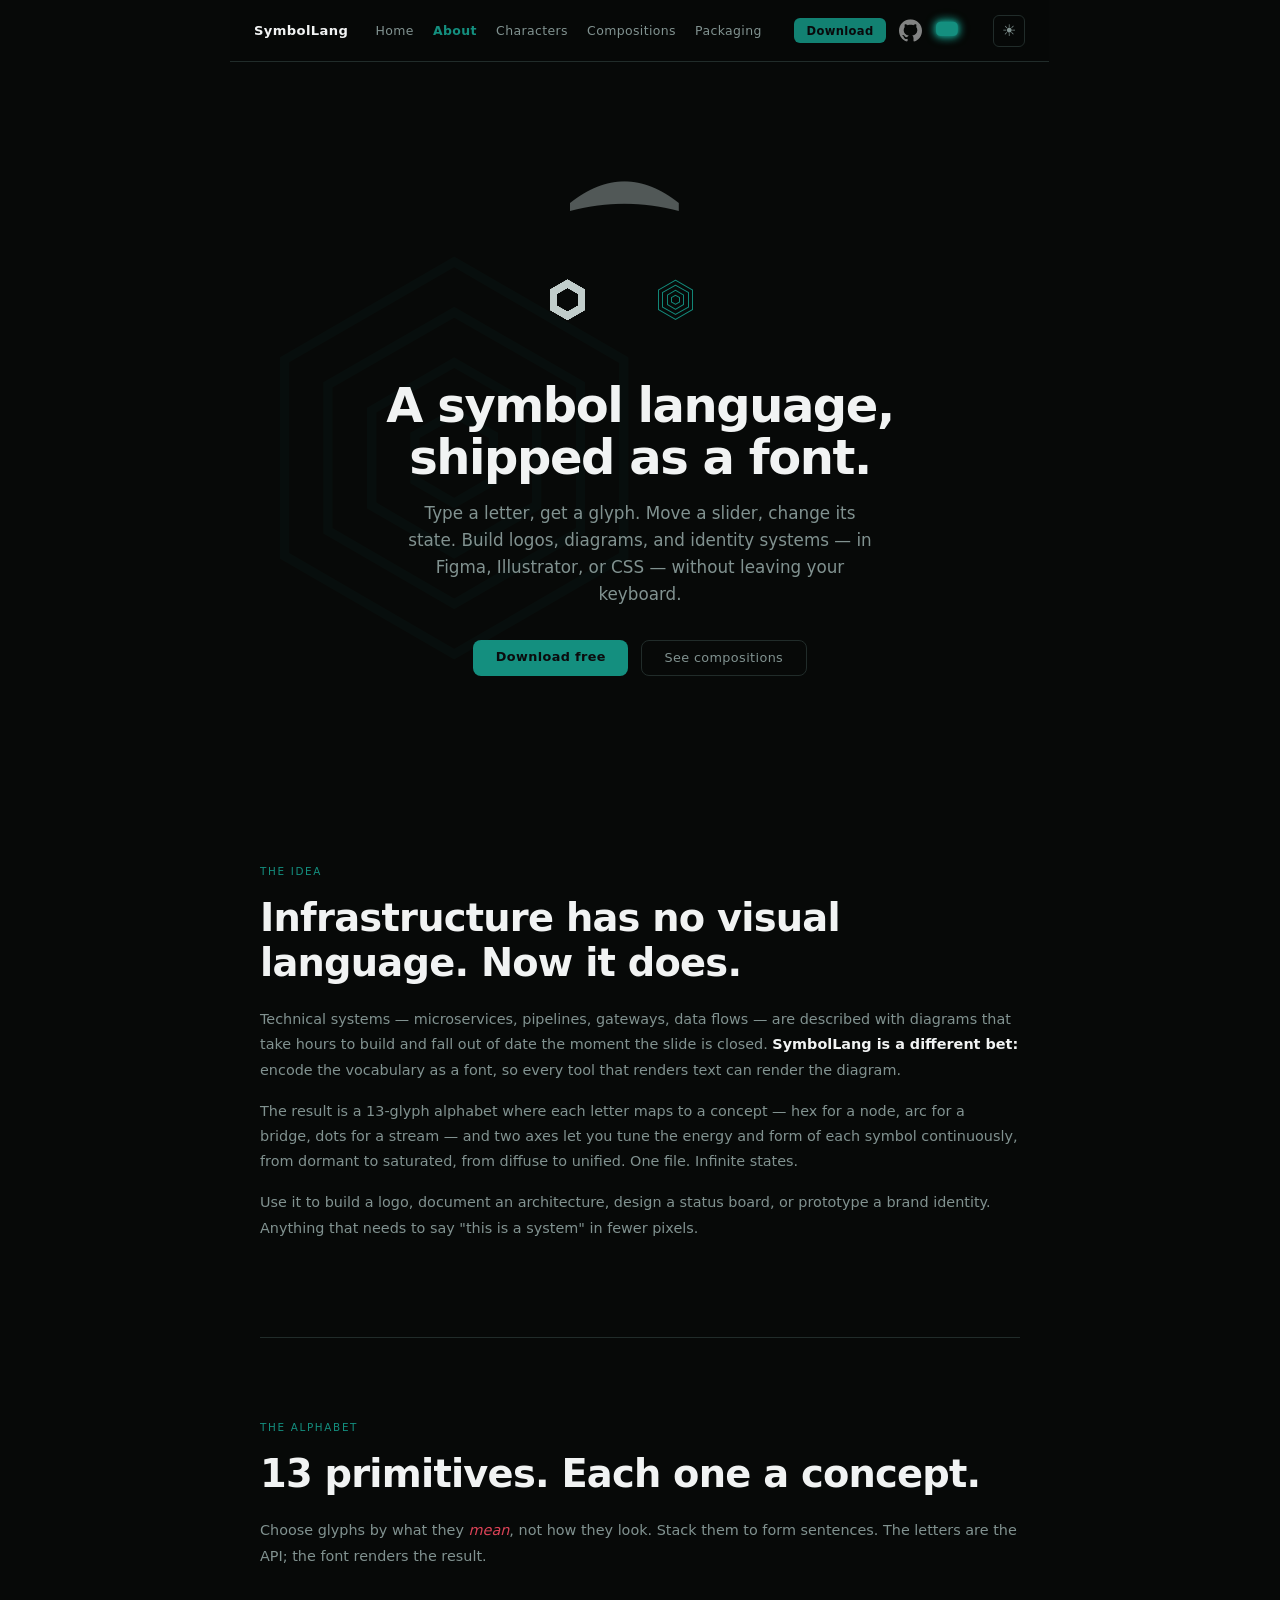
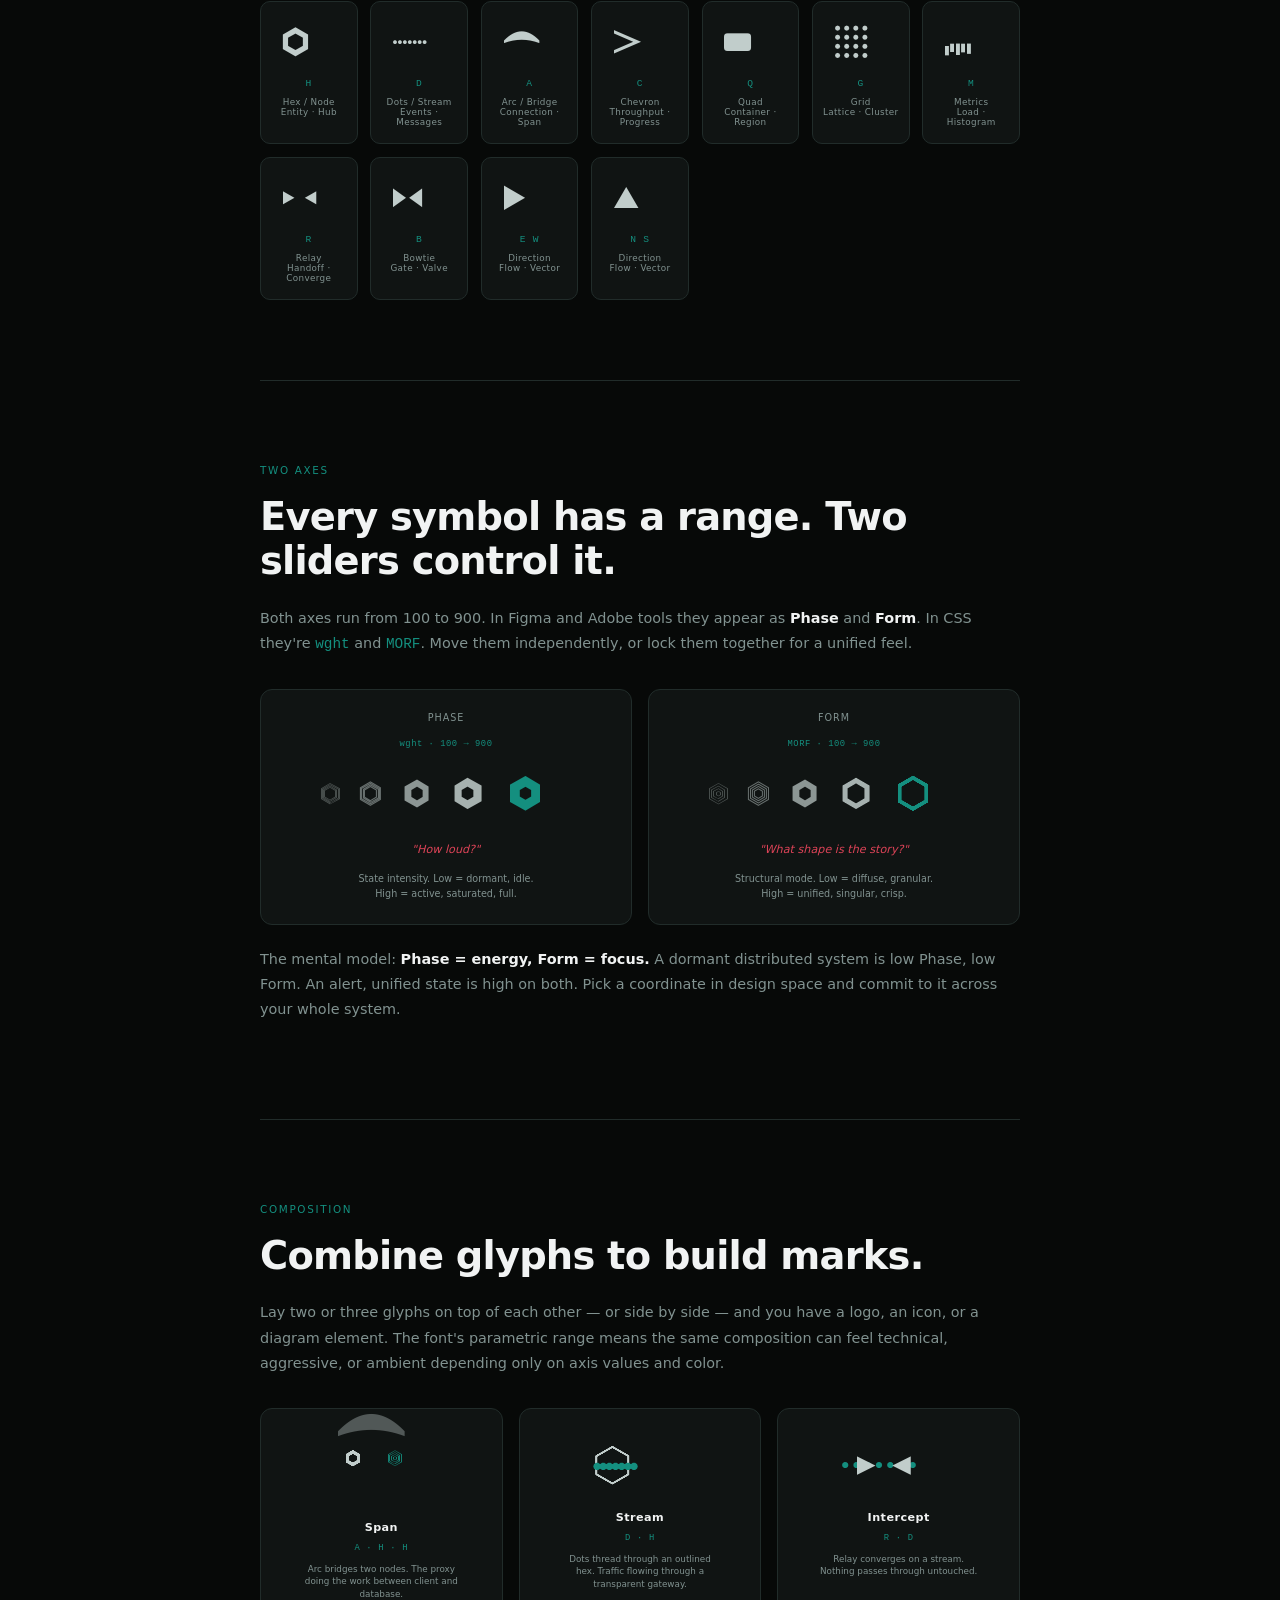
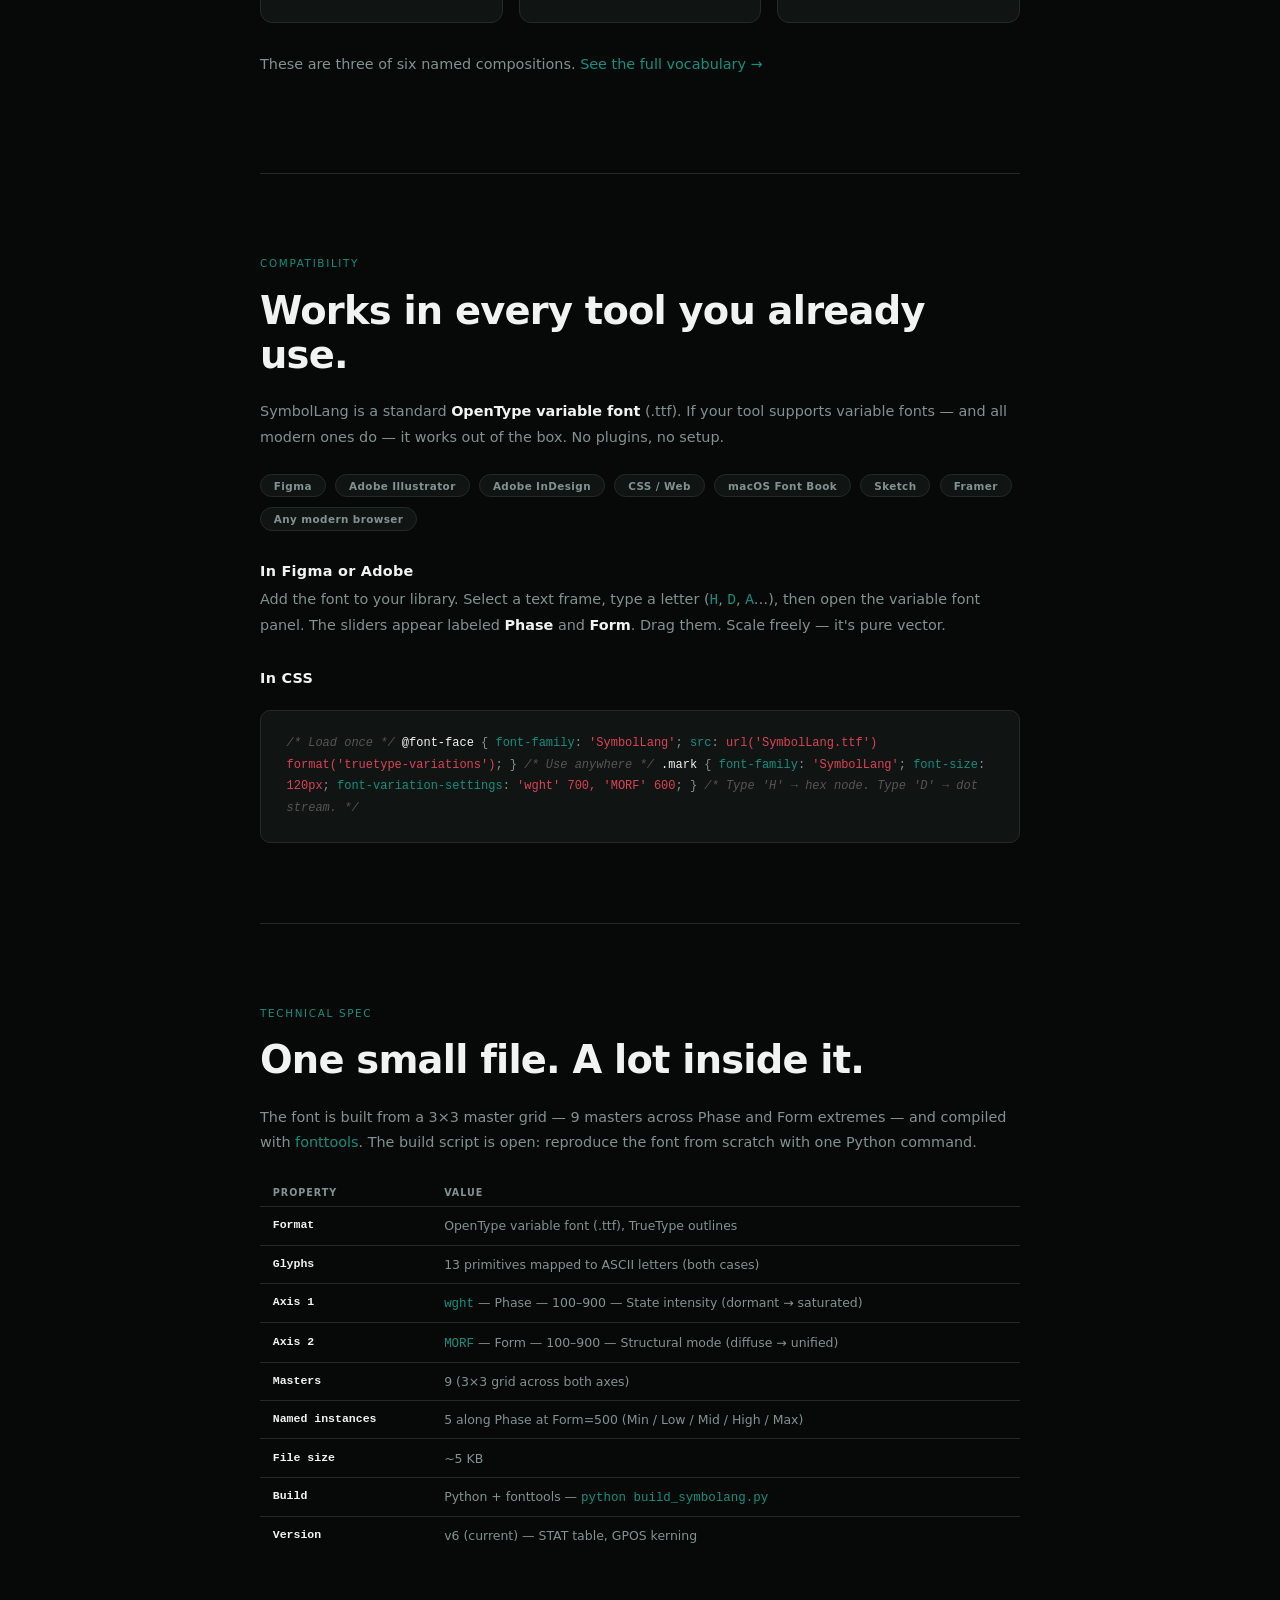
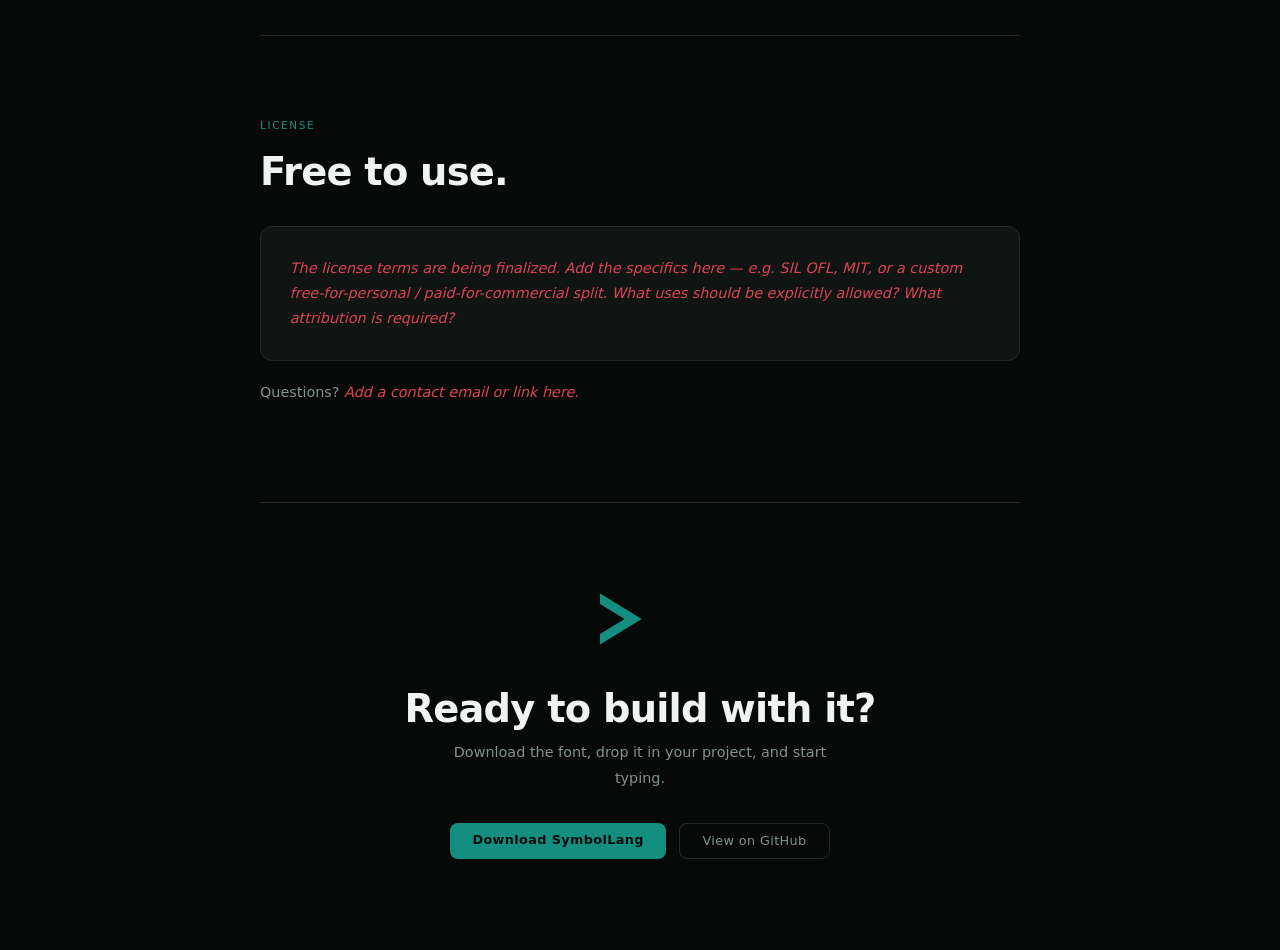
==== public/about.html @ 197e2ad2 "feat: new about page" ====
<!DOCTYPE html>
<html lang="en" data-theme="dark">

<head>
  <meta charset="utf-8">
  <title>SymbolLang · About</title>
  <link rel="stylesheet" href="shared.css">
  <style>
    body {
      margin: 0;
      display: flex;
      flex-direction: column;
      align-items: center;
    }

    /* ---- shared layout ---- */
    .page-section {
      width: min(760px, 92vw);
      padding: 5rem 0;
      border-bottom: 1px solid var(--color-border);
    }

    .page-section:last-of-type {
      border-bottom: none;
    }

    .eyebrow {
      font-size: 0.65rem;
      letter-spacing: 0.16em;
      text-transform: uppercase;
      color: var(--color-accent);
      margin: 0 0 1rem;
    }

    h2 {
      font-size: clamp(1.5rem, 4vw, 2.4rem);
      font-weight: 700;
      line-height: 1.15;
      letter-spacing: -0.02em;
      margin: 0 0 1.4rem;
      color: var(--color-ink);
    }

    h3 {
      font-size: 0.9rem;
      font-weight: 600;
      letter-spacing: 0.02em;
      margin: 2rem 0 0.5rem;
      color: var(--color-ink);
    }

    p {
      font-size: 0.9rem;
      line-height: 1.75;
      color: var(--color-dim);
      margin: 0 0 1rem;
    }

    p strong {
      color: var(--color-ink);
      font-weight: 600;
    }

    em {
      color: var(--color-accent2);
      font-style: italic;
    }

    /* ---- hero ---- */
    .hero {
      width: 100%;
      min-height: 80vh;
      display: flex;
      flex-direction: column;
      align-items: center;
      justify-content: center;
      position: relative;
      overflow: hidden;
      padding: 6rem 1.5rem 4rem;
      text-align: center;
    }

    .hero-bg {
      position: absolute;
      inset: 0;
      display: flex;
      align-items: center;
      justify-content: center;
      pointer-events: none;
      overflow: hidden;
    }

    .hero-bg-glyph {
      font-size: clamp(400px, 65vw, 720px);
      color: var(--color-accent);
      opacity: 0.04;
      line-height: 1;
      transform: translateY(10%);
    }

    .hero-content {
      position: relative;
      z-index: 1;
      max-width: 600px;
    }

    .hero-mark {
      display: flex;
      flex-direction: column;
      align-items: center;
      gap: 0;
      margin-bottom: 2.5rem;
    }

    .hero-mark .bridge {
      font-size: clamp(90px, 18vw, 160px);
      color: var(--color-dimmer);
      line-height: 0.18;
      transform: translateX(0.06em);
    }

    .hero-mark .hexes {
      display: flex;
      gap: clamp(1rem, 4vw, 2.2rem);
      margin-top: -0.18em;
    }

    .hero-mark .hexes .sym {
      font-size: clamp(40px, 8vw, 72px);
      line-height: 1;
    }

    .hero-headline {
      font-size: clamp(1.8rem, 5vw, 3rem);
      font-weight: 700;
      letter-spacing: -0.03em;
      line-height: 1.1;
      color: var(--color-ink);
      margin: 0 0 1rem;
    }

    .hero-sub {
      font-size: clamp(0.85rem, 2vw, 1.05rem);
      color: var(--color-dim);
      line-height: 1.6;
      margin: 0 auto 2rem;
      max-width: 480px;
    }

    .hero-cta {
      display: flex;
      gap: 0.8rem;
      justify-content: center;
      flex-wrap: wrap;
    }

    .btn-primary {
      background: var(--color-accent);
      color: #0b0b0d;
      font-weight: 600;
      font-size: 0.8rem;
      padding: 0.6rem 1.4rem;
      border-radius: 8px;
      text-decoration: none;
      letter-spacing: 0.03em;
      transition: opacity 0.15s;
    }

    .btn-primary:hover {
      opacity: 0.85;
    }

    .btn-secondary {
      border: 1px solid var(--color-border);
      color: var(--color-dim);
      font-size: 0.8rem;
      padding: 0.6rem 1.4rem;
      border-radius: 8px;
      text-decoration: none;
      letter-spacing: 0.03em;
      transition: border-color 0.15s, color 0.15s;
    }

    .btn-secondary:hover {
      border-color: var(--color-accent);
      color: var(--color-ink);
    }

    /* ---- alphabet grid ---- */
    .alphabet-grid {
      display: grid;
      grid-template-columns: repeat(auto-fill, minmax(88px, 1fr));
      gap: 0.8rem;
      margin-top: 2rem;
    }

    .alpha-cell {
      display: flex;
      flex-direction: column;
      align-items: center;
      gap: 0.5rem;
      padding: 1rem 0.5rem;
      border: 1px solid var(--color-border);
      border-radius: 10px;
      background: var(--color-panel);
    }

    .alpha-cell .sym {
      font-size: 52px;
      color: var(--color-glyph);
    }

    .alpha-cell .alpha-key {
      font-size: 0.6rem;
      font-family: ui-monospace, monospace;
      color: var(--color-accent);
      letter-spacing: 0.08em;
    }

    .alpha-cell .alpha-name {
      font-size: 0.55rem;
      color: var(--color-dim);
      text-align: center;
      letter-spacing: 0.04em;
    }

    /* ---- axes demo ---- */
    .axes-grid {
      display: grid;
      grid-template-columns: 1fr 1fr;
      gap: 1rem;
      margin-top: 2rem;
    }

    .axis-panel {
      border: 1px solid var(--color-border);
      border-radius: 12px;
      background: var(--color-panel);
      padding: 1.4rem 1rem;
      display: flex;
      flex-direction: column;
      align-items: center;
      gap: 1rem;
    }

    .axis-label {
      font-size: 0.6rem;
      letter-spacing: 0.1em;
      text-transform: uppercase;
      color: var(--color-dim);
    }

    .axis-tag {
      font-size: 0.55rem;
      font-family: ui-monospace, monospace;
      color: var(--color-accent);
      letter-spacing: 0.06em;
    }

    .axis-strip {
      display: flex;
      align-items: center;
      gap: 0;
      justify-content: center;
    }

    .axis-strip .sym {
      color: var(--color-glyph);
      line-height: 1;
    }

    .axis-question {
      font-size: 0.7rem;
      font-style: italic;
      color: var(--color-accent2);
      text-align: center;
    }

    .axis-desc {
      font-size: 0.6rem;
      color: var(--color-dim);
      text-align: center;
      line-height: 1.5;
      max-width: 200px;
    }

    /* ---- composition row ---- */
    .comp-row {
      display: flex;
      gap: 1rem;
      flex-wrap: wrap;
      margin-top: 2rem;
      justify-content: center;
    }

    .comp-tile {
      display: flex;
      flex-direction: column;
      align-items: center;
      gap: 0.6rem;
      padding: 1.4rem 1.2rem;
      border: 1px solid var(--color-border);
      border-radius: 12px;
      background: var(--color-panel);
      min-width: 160px;
      flex: 1;
    }

    .comp-tile-mark {
      display: flex;
      flex-direction: column;
      align-items: center;
      gap: 0;
      position: relative;
    }

    .comp-tile-name {
      font-size: 0.7rem;
      font-weight: 600;
      letter-spacing: 0.04em;
    }

    .comp-tile-formula {
      font-size: 0.55rem;
      font-family: ui-monospace, monospace;
      color: var(--color-accent);
      letter-spacing: 0.08em;
    }

    .comp-tile-desc {
      font-size: 0.55rem;
      color: var(--color-dim);
      text-align: center;
      line-height: 1.4;
      max-width: 160px;
    }

    /* ---- code block ---- */
    .code-block {
      background: var(--color-panel);
      border: 1px solid var(--color-border);
      border-radius: 10px;
      padding: 1.4rem 1.6rem;
      font-family: ui-monospace, "SF Mono", monospace;
      font-size: 0.75rem;
      line-height: 1.8;
      color: var(--color-dim);
      margin-top: 1.5rem;
      overflow-x: auto;
    }

    .code-block .tok-prop {
      color: var(--color-accent);
    }

    .code-block .tok-val {
      color: var(--color-accent2);
    }

    .code-block .tok-sel {
      color: var(--color-ink);
    }

    .code-block .tok-com {
      color: #555;
      font-style: italic;
    }

    /* ---- compat pills ---- */
    .compat-row {
      display: flex;
      gap: 0.6rem;
      flex-wrap: wrap;
      margin-top: 1.5rem;
    }

    .compat-pill {
      font-size: 0.65rem;
      font-weight: 600;
      letter-spacing: 0.04em;
      padding: 0.3rem 0.8rem;
      border-radius: 20px;
      border: 1px solid var(--color-border);
      color: var(--color-dim);
      background: var(--color-panel);
    }

    /* ---- spec table ---- */
    .spec-table {
      width: 100%;
      border-collapse: collapse;
      margin-top: 1.5rem;
      font-size: 0.78rem;
    }

    .spec-table th {
      text-align: left;
      font-size: 0.6rem;
      letter-spacing: 0.1em;
      text-transform: uppercase;
      color: var(--color-dim);
      padding: 0.5rem 0.8rem;
      border-bottom: 1px solid var(--color-border);
    }

    .spec-table td {
      padding: 0.7rem 0.8rem;
      border-bottom: 1px solid var(--color-border);
      color: var(--color-dim);
      vertical-align: top;
    }

    .spec-table td:first-child {
      color: var(--color-ink);
      font-weight: 600;
      font-family: ui-monospace, monospace;
      font-size: 0.72rem;
      white-space: nowrap;
    }

    .spec-table tr:last-child td {
      border-bottom: none;
    }

    /* ---- license box ---- */
    .license-box {
      border: 1px solid var(--color-border);
      border-radius: 12px;
      padding: 1.8rem;
      background: var(--color-panel);
      margin-top: 2rem;
    }

    .license-box p {
      margin: 0;
    }

    @media (max-width: 600px) {
      .axes-grid {
        grid-template-columns: 1fr;
      }

      .comp-row {
        flex-direction: column;
      }
    }
  </style>
  <script src="shared.js"></script>
  <script src="palette.js"></script>
</head>

<body>

  <nav class="site-nav">
    <div class="nav-left">
      <a href="index.html" class="nav-brand">SymbolLang</a>
      <a href="index.html">Home</a>
      <a href="about.html" class="active">About</a>
      <a href="sample_catalog.html">Characters</a>
      <a href="sample_brand_vocab.html">Compositions</a>
      <a href="sample_packaging.html">Packaging</a>
    </div>
    <div class="nav-right">
      <a href="downloads.html" class="nav-download">Download</a>
      <a href="https://github.com/juanantoniofm/SymboLang.git" target="_blank" rel="noopener" class="nav-github"
        aria-label="GitHub"><img class="icon-dark" src="icons/GitHub_Invertocat_White.svg" alt="GitHub"><img
          class="icon-light" src="icons/GitHub_Invertocat_Black.svg" alt="GitHub"></a>
      <button id="theme-toggle" aria-label="Toggle theme">◐</button>
    </div>
  </nav>

  <!-- ============================================================
       HERO — The answer first
  ============================================================ -->
  <section class="hero">
    <div class="hero-bg">
      <span class="sym hero-bg-glyph" style="font-variation-settings:'wght' 200,'MORF' 100;">H</span>
    </div>
    <div class="hero-content">
      <div class="hero-mark">
        <span class="sym bridge hero-mark"
          style="font-size:clamp(90px,18vw,160px); color:var(--color-dimmer); line-height:0.18; transform:translateX(0.06em);">A</span>
        <div style="display:flex; gap:clamp(1rem,4vw,2.2rem); margin-top:-0.18em;">
          <span class="sym"
            style="font-size:clamp(40px,8vw,72px); font-variation-settings:'wght' 800,'MORF' 900; color:var(--color-glyph); line-height:1;">H</span>
          <span class="sym"
            style="font-size:clamp(40px,8vw,72px); font-variation-settings:'wght' 200,'MORF' 100; color:var(--color-accent); line-height:1;">H</span>
        </div>
      </div>
      <h1 class="hero-headline">A symbol language,<br>shipped as a font.</h1>
      <p class="hero-sub">Type a letter, get a glyph. Move a slider, change its state. Build logos, diagrams, and
        identity systems — in Figma, Illustrator, or CSS — without leaving your keyboard.</p>
      <div class="hero-cta">
        <a href="downloads.html" class="btn-primary">Download free</a>
        <a href="sample_brand_vocab.html" class="btn-secondary">See compositions</a>
      </div>
    </div>
  </section>

  <!-- ============================================================
       PITCH — Why it exists
  ============================================================ -->
  <section class="page-section">
    <p class="eyebrow">The idea</p>
    <h2>Infrastructure has no visual language. Now it does.</h2>
    <p>Technical systems — microservices, pipelines, gateways, data flows — are described with diagrams that take hours
      to build and fall out of date the moment the slide is closed. <strong>SymbolLang is a different bet:</strong>
      encode the vocabulary as a font, so every tool that renders text can render the diagram.</p>
    <p>The result is a 13-glyph alphabet where each letter maps to a concept — hex for a node, arc for a bridge, dots
      for a stream — and two axes let you tune the energy and form of each symbol continuously, from dormant to
      saturated, from diffuse to unified. One file. Infinite states.</p>
    <p>Use it to build a logo, document an architecture, design a status board, or prototype a brand identity. Anything
      that needs to say "this is a system" in fewer pixels.</p>
  </section>

  <!-- ============================================================
       ALPHABET — Supporting point 1: the vocabulary
  ============================================================ -->
  <section class="page-section">
    <p class="eyebrow">The alphabet</p>
    <h2>13 primitives. Each one a concept.</h2>
    <p>Choose glyphs by what they <em>mean</em>, not how they look. Stack them to form sentences. The letters are the
      API; the font renders the result.</p>

    <div class="alphabet-grid">
      <div class="alpha-cell">
        <span class="sym" style="font-variation-settings:'wght' 500,'MORF' 600;">H</span>
        <span class="alpha-key">H</span>
        <span class="alpha-name">Hex / Node<br>Entity · Hub</span>
      </div>
      <div class="alpha-cell">
        <span class="sym" style="font-variation-settings:'wght' 500,'MORF' 500;">D</span>
        <span class="alpha-key">D</span>
        <span class="alpha-name">Dots / Stream<br>Events · Messages</span>
      </div>
      <div class="alpha-cell">
        <span class="sym" style="font-variation-settings:'wght' 500,'MORF' 600;">A</span>
        <span class="alpha-key">A</span>
        <span class="alpha-name">Arc / Bridge<br>Connection · Span</span>
      </div>
      <div class="alpha-cell">
        <span class="sym" style="font-variation-settings:'wght' 500,'MORF' 500;">C</span>
        <span class="alpha-key">C</span>
        <span class="alpha-name">Chevron<br>Throughput · Progress</span>
      </div>
      <div class="alpha-cell">
        <span class="sym" style="font-variation-settings:'wght' 500,'MORF' 600;">Q</span>
        <span class="alpha-key">Q</span>
        <span class="alpha-name">Quad<br>Container · Region</span>
      </div>
      <div class="alpha-cell">
        <span class="sym" style="font-variation-settings:'wght' 500,'MORF' 500;">G</span>
        <span class="alpha-key">G</span>
        <span class="alpha-name">Grid<br>Lattice · Cluster</span>
      </div>
      <div class="alpha-cell">
        <span class="sym" style="font-variation-settings:'wght' 500,'MORF' 400;">M</span>
        <span class="alpha-key">M</span>
        <span class="alpha-name">Metrics<br>Load · Histogram</span>
      </div>
      <div class="alpha-cell">
        <span class="sym" style="font-variation-settings:'wght' 500,'MORF' 600;">R</span>
        <span class="alpha-key">R</span>
        <span class="alpha-name">Relay<br>Handoff · Converge</span>
      </div>
      <div class="alpha-cell">
        <span class="sym" style="font-variation-settings:'wght' 500,'MORF' 500;">B</span>
        <span class="alpha-key">B</span>
        <span class="alpha-name">Bowtie<br>Gate · Valve</span>
      </div>
      <div class="alpha-cell">
        <span class="sym" style="font-variation-settings:'wght' 500,'MORF' 500;">E</span>
        <span class="alpha-key">E W</span>
        <span class="alpha-name">Direction<br>Flow · Vector</span>
      </div>
      <div class="alpha-cell">
        <span class="sym" style="font-variation-settings:'wght' 500,'MORF' 500;">N</span>
        <span class="alpha-key">N S</span>
        <span class="alpha-name">Direction<br>Flow · Vector</span>
      </div>
    </div>
  </section>

  <!-- ============================================================
       AXES — Supporting point 2: the expressive range
  ============================================================ -->
  <section class="page-section">
    <p class="eyebrow">Two axes</p>
    <h2>Every symbol has a range. Two sliders control it.</h2>
    <p>Both axes run from 100 to 900. In Figma and Adobe tools they appear as <strong>Phase</strong> and
      <strong>Form</strong>. In CSS they're <code
        style="font-family:ui-monospace,monospace;color:var(--color-accent);">wght</code> and <code
        style="font-family:ui-monospace,monospace;color:var(--color-accent);">MORF</code>. Move them independently, or
      lock them together for a unified feel.
    </p>

    <div class="axes-grid">
      <div class="axis-panel">
        <div class="axis-label">Phase</div>
        <div class="axis-tag">wght · 100 → 900</div>
        <div class="axis-strip">
          <span class="sym"
            style="font-size:38px; font-variation-settings:'wght' 100,'MORF' 500; opacity:0.35;">H</span>
          <span class="sym" style="font-size:44px; font-variation-settings:'wght' 300,'MORF' 500; opacity:0.5;">H</span>
          <span class="sym" style="font-size:50px; font-variation-settings:'wght' 500,'MORF' 500; opacity:0.7;">H</span>
          <span class="sym"
            style="font-size:56px; font-variation-settings:'wght' 700,'MORF' 500; opacity:0.85;">H</span>
          <span class="sym"
            style="font-size:62px; font-variation-settings:'wght' 900,'MORF' 500; color:var(--color-accent);">H</span>
        </div>
        <div class="axis-question">"How loud?"</div>
        <div class="axis-desc">State intensity. Low = dormant, idle. High = active, saturated, full.</div>
      </div>
      <div class="axis-panel">
        <div class="axis-label">Form</div>
        <div class="axis-tag">MORF · 100 → 900</div>
        <div class="axis-strip">
          <span class="sym"
            style="font-size:38px; font-variation-settings:'wght' 500,'MORF' 100; opacity:0.35;">H</span>
          <span class="sym" style="font-size:44px; font-variation-settings:'wght' 500,'MORF' 300; opacity:0.5;">H</span>
          <span class="sym" style="font-size:50px; font-variation-settings:'wght' 500,'MORF' 500; opacity:0.7;">H</span>
          <span class="sym"
            style="font-size:56px; font-variation-settings:'wght' 500,'MORF' 700; opacity:0.85;">H</span>
          <span class="sym"
            style="font-size:62px; font-variation-settings:'wght' 500,'MORF' 900; color:var(--color-accent);">H</span>
        </div>
        <div class="axis-question">"What shape is the story?"</div>
        <div class="axis-desc">Structural mode. Low = diffuse, granular. High = unified, singular, crisp.</div>
      </div>
    </div>

    <p style="margin-top:1.4rem;">The mental model: <strong>Phase = energy, Form = focus.</strong> A dormant distributed
      system is low Phase, low Form. An alert, unified state is high on both. Pick a coordinate in design space and
      commit to it across your whole system.</p>
  </section>

  <!-- ============================================================
       COMPOSE — Supporting point 3: making things with it
  ============================================================ -->
  <section class="page-section">
    <p class="eyebrow">Composition</p>
    <h2>Combine glyphs to build marks.</h2>
    <p>Lay two or three glyphs on top of each other — or side by side — and you have a logo, an icon, or a diagram
      element. The font's parametric range means the same composition can feel technical, aggressive, or ambient
      depending only on axis values and color.</p>

    <div class="comp-row">

      <!-- Span -->
      <div class="comp-tile">
        <div class="comp-tile-mark" style="height:80px; width:110px;">
          <span class="sym"
            style="font-size:98px; font-variation-settings:'wght' 500,'MORF' 600; color:var(--color-dimmer); line-height:0.18; transform:translateX(0.06em); display:block;">A</span>
          <div style="display:flex; gap:14px; margin-top:-0.18em;">
            <span class="sym"
              style="font-size:28px; font-variation-settings:'wght' 800,'MORF' 900; color:var(--color-glyph); line-height:1;">H</span>
            <span class="sym"
              style="font-size:28px; font-variation-settings:'wght' 200,'MORF' 100; color:var(--color-accent); line-height:1;">H</span>
          </div>
        </div>
        <div class="comp-tile-name">Span</div>
        <div class="comp-tile-formula">A · H · H</div>
        <div class="comp-tile-desc">Arc bridges two nodes. The proxy doing the work between client and database.</div>
      </div>

      <!-- Stream -->
      <div class="comp-tile">
        <div class="comp-tile-mark" style="height:70px; width:120px; position:relative;">
          <span class="sym"
            style="font-size:68px; font-variation-settings:'wght' 100,'MORF' 900; color:var(--color-glyph); position:absolute; left:42%; top:50%; transform:translate(-50%,-45%); display:block; line-height:1;">H</span>
          <span class="sym"
            style="font-size:82px; font-variation-settings:'wght' 700,'MORF' 500; color:var(--color-accent); position:absolute; left:42%; top:50%; transform:translate(-50%,-45%); display:block; line-height:1;">D</span>
        </div>
        <div class="comp-tile-name">Stream</div>
        <div class="comp-tile-formula">D · H</div>
        <div class="comp-tile-desc">Dots thread through an outlined hex. Traffic flowing through a transparent gateway.
        </div>
      </div>

      <!-- Intercept -->
      <div class="comp-tile">
        <div class="comp-tile-mark" style="height:70px; width:110px; position:relative;">
          <span class="sym"
            style="font-size:99px; font-variation-settings:'wght' 350,'MORF' 900; color:var(--color-accent); position:absolute; left:48%; top:50%; transform:translate(-50%,-45%); display:block; line-height:1;">D</span>
          <span class="sym"
            style="font-size:84px; font-variation-settings:'wght' 500,'MORF' 700; color:var(--color-glyph); position:absolute; left:50%; top:50%; transform:translate(-50%,-45%); display:block; line-height:1;">R</span>
        </div>
        <div class="comp-tile-name">Intercept</div>
        <div class="comp-tile-formula">R · D</div>
        <div class="comp-tile-desc">Relay converges on a stream. Nothing passes through untouched.</div>
      </div>

    </div>

    <p style="margin-top:1.8rem;">These are three of six named compositions. <a href="sample_b.html"
        style="color:var(--color-accent); text-decoration:none;">See the full vocabulary →</a></p>
  </section>

  <!-- ============================================================
       COMPATIBILITY — Supporting point 4: works everywhere
  ============================================================ -->
  <section class="page-section">
    <p class="eyebrow">Compatibility</p>
    <h2>Works in every tool you already use.</h2>
    <p>SymbolLang is a standard <strong>OpenType variable font</strong> (.ttf). If your tool supports variable fonts —
      and all modern ones do — it works out of the box. No plugins, no setup.</p>

    <div class="compat-row">
      <span class="compat-pill">Figma</span>
      <span class="compat-pill">Adobe Illustrator</span>
      <span class="compat-pill">Adobe InDesign</span>
      <span class="compat-pill">CSS / Web</span>
      <span class="compat-pill">macOS Font Book</span>
      <span class="compat-pill">Sketch</span>
      <span class="compat-pill">Framer</span>
      <span class="compat-pill">Any modern browser</span>
    </div>

    <h3>In Figma or Adobe</h3>
    <p>Add the font to your library. Select a text frame, type a letter (<code
        style="font-family:ui-monospace,monospace;color:var(--color-accent);">H</code>, <code
        style="font-family:ui-monospace,monospace;color:var(--color-accent);">D</code>, <code
        style="font-family:ui-monospace,monospace;color:var(--color-accent);">A</code>…), then open the variable font
      panel. The sliders appear labeled <strong>Phase</strong> and <strong>Form</strong>. Drag them. Scale freely — it's
      pure vector.</p>

    <h3>In CSS</h3>
    <div class="code-block">
      <span class="tok-com">/* Load once */</span>
      <span class="tok-sel">@font-face</span> {
      <span class="tok-prop">font-family</span>: <span class="tok-val">'SymbolLang'</span>;
      <span class="tok-prop">src</span>: <span class="tok-val">url('SymbolLang.ttf')
        format('truetype-variations')</span>;
      }

      <span class="tok-com">/* Use anywhere */</span>
      <span class="tok-sel">.mark</span> {
      <span class="tok-prop">font-family</span>: <span class="tok-val">'SymbolLang'</span>;
      <span class="tok-prop">font-size</span>: <span class="tok-val">120px</span>;
      <span class="tok-prop">font-variation-settings</span>: <span class="tok-val">'wght' 700, 'MORF' 600</span>;
      }

      <span class="tok-com">/* Type 'H' → hex node. Type 'D' → dot stream. */</span>
    </div>
  </section>

  <!-- ============================================================
       TECHNICAL — For the curious
  ============================================================ -->
  <section class="page-section">
    <p class="eyebrow">Technical spec</p>
    <h2>One small file. A lot inside it.</h2>
    <p>The font is built from a 3×3 master grid — 9 masters across Phase and Form extremes — and compiled with <a
        href="https://github.com/fonttools/fonttools" target="_blank" rel="noopener"
        style="color:var(--color-accent);text-decoration:none;">fonttools</a>. The build script is open: reproduce the
      font from scratch with one Python command.</p>

    <table class="spec-table">
      <thead>
        <tr>
          <th>Property</th>
          <th>Value</th>
        </tr>
      </thead>
      <tbody>
        <tr>
          <td>Format</td>
          <td>OpenType variable font (.ttf), TrueType outlines</td>
        </tr>
        <tr>
          <td>Glyphs</td>
          <td>13 primitives mapped to ASCII letters (both cases)</td>
        </tr>
        <tr>
          <td>Axis 1</td>
          <td><code style="font-family:ui-monospace,monospace;color:var(--color-accent);">wght</code> — Phase — 100–900
            — State intensity (dormant → saturated)</td>
        </tr>
        <tr>
          <td>Axis 2</td>
          <td><code style="font-family:ui-monospace,monospace;color:var(--color-accent);">MORF</code> — Form — 100–900 —
            Structural mode (diffuse → unified)</td>
        </tr>
        <tr>
          <td>Masters</td>
          <td>9 (3×3 grid across both axes)</td>
        </tr>
        <tr>
          <td>Named instances</td>
          <td>5 along Phase at Form=500 (Min / Low / Mid / High / Max)</td>
        </tr>
        <tr>
          <td>File size</td>
          <td>~5 KB</td>
        </tr>
        <tr>
          <td>Build</td>
          <td>Python + fonttools — <code
              style="font-family:ui-monospace,monospace;color:var(--color-accent);">python build_symbolang.py</code>
          </td>
        </tr>
        <tr>
          <td>Version</td>
          <td>v6 (current) — STAT table, GPOS kerning</td>
        </tr>
      </tbody>
    </table>
  </section>

  <!-- ============================================================
       LICENSE
  ============================================================ -->
  <section class="page-section">
    <p class="eyebrow">License</p>
    <h2>Free to use.</h2>
    <div class="license-box">
      <p><em>The license terms are being finalized. Add the specifics here — e.g. SIL OFL, MIT, or a custom
          free-for-personal / paid-for-commercial split. What uses should be explicitly allowed? What attribution is
          required?</em></p>
    </div>
    <p style="margin-top:1.2rem;">Questions? <em>Add a contact email or link here.</em></p>
  </section>

  <!-- ============================================================
       FOOTER CTA
  ============================================================ -->
  <section class="page-section" style="text-align:center; border-bottom:none; padding-bottom:6rem;">
    <span class="sym"
      style="font-size:80px; font-variation-settings:'wght' 800,'MORF' 900; color:var(--color-accent); display:block; margin-bottom:1.5rem;">C</span>
    <h2 style="margin-bottom:0.6rem;">Ready to build with it?</h2>
    <p style="max-width:400px; margin:0 auto 2rem;">Download the font, drop it in your project, and start typing.</p>
    <div class="hero-cta">
      <a href="downloads.html" class="btn-primary">Download SymbolLang</a>
      <a href="https://github.com/juanantoniofm/SymboLang.git" target="_blank" rel="noopener" class="btn-secondary">View
        on GitHub</a>
    </div>
  </section>

</body>

</html>
---- public/shared.css ----
/* ---- Font ---- */
@font-face {
  font-family: "SymbolLang";
  src: url("SymbolLang.ttf") format("truetype-variations");
  font-weight: 100 900;
}

/* ---- Theme: Dark (default) ---- */
:root {
  --color-bg: #0b0b0d;
  --color-panel: #111116;
  --color-ink: #f3f3f3;
  --color-dim: #8a8a90;
  --color-dimmer: #555;
  --color-border: #26262b;
  --color-accent: #5eead4;
  --color-accent2: #f0a978;
  --color-glyph: #c8cdd8;
}

/* ---- Theme: Light ---- */
[data-theme="light"] {
  --color-bg: #f5f5f7;
  --color-panel: #ffffff;
  --color-ink: #1a1a1a;
  --color-dim: #6b6b70;
  --color-dimmer: #999;
  --color-border: #d8d8dc;
  --color-accent: #0d9488;
  --color-accent2: #c77a3a;
  --color-glyph: #2a2a3a;
}

/* ---- Reset & base ---- */
*,
*::before,
*::after {
  box-sizing: border-box;
}

html,
body {
  margin: 0;
  font-family: ui-sans-serif, -apple-system, system-ui, sans-serif;
  background: var(--color-bg);
  color: var(--color-ink);
}

.sym {
  font-family: "SymbolLang";
  line-height: 1;
}

/* ---- Sticky nav ---- */
.site-nav {
  position: sticky;
  top: 0;
  z-index: 100;
  display: flex;
  align-items: center;
  justify-content: space-between;
  padding: 0.6rem 1.5rem;
  background: color-mix(in srgb, var(--color-bg) 80%, transparent);
  backdrop-filter: blur(12px);
  -webkit-backdrop-filter: blur(12px);
  border-bottom: 1px solid var(--color-border);
}

.nav-left {
  display: flex;
  align-items: center;
  gap: 1.2rem;
}

.nav-right {
  display: flex;
  align-items: center;
  gap: 0.8rem;
  margin-left: 2rem;
}

.nav-github {
  display: flex;
  align-items: center;
  width: 1.4rem;
  height: 1.4rem;
  opacity: 0.5;
  transition: opacity 0.15s;
}

.nav-github:hover {
  opacity: 1;
}

.nav-github img {
  width: 100%;
  height: 100%;
}

/* swap icon per theme */
.nav-github .icon-light {
  display: none;
}

:root .nav-github .icon-dark {
  display: block;
}

[data-theme="light"] .nav-github .icon-dark {
  display: none;
}

[data-theme="light"] .nav-github .icon-light {
  display: block;
}

.site-nav a {
  color: var(--color-dim);
  text-decoration: none;
  font-size: 0.78rem;
  letter-spacing: 0.03em;
  transition: color 0.15s;
}

.site-nav a:hover {
  color: var(--color-ink);
}

.site-nav a.active {
  color: var(--color-accent);
  font-weight: 600;
}

.site-nav a.nav-brand {
  color: var(--color-ink);
  font-weight: 600;
  font-size: 0.82rem;
  margin-right: 0.5rem;
}

.nav-download {
  background: var(--color-accent);
  color: #0b0b0d !important;
  font-weight: 600 !important;
  font-size: 0.72rem !important;
  padding: 0.35rem 0.8rem;
  border-radius: 6px;
  text-decoration: none;
  letter-spacing: 0.03em;
  transition: opacity 0.15s;
  opacity: 0.9;
}

.nav-download:hover {
  opacity: 1;
}

#theme-toggle {
  background: none;
  border: 1px solid var(--color-border);
  color: var(--color-dim);
  font-size: 1rem;
  width: 2rem;
  height: 2rem;
  border-radius: 6px;
  cursor: pointer;
  display: flex;
  align-items: center;
  justify-content: center;
  transition: border-color 0.15s, color 0.15s;
}

#theme-toggle:hover {
  border-color: var(--color-accent);
  color: var(--color-ink);
}
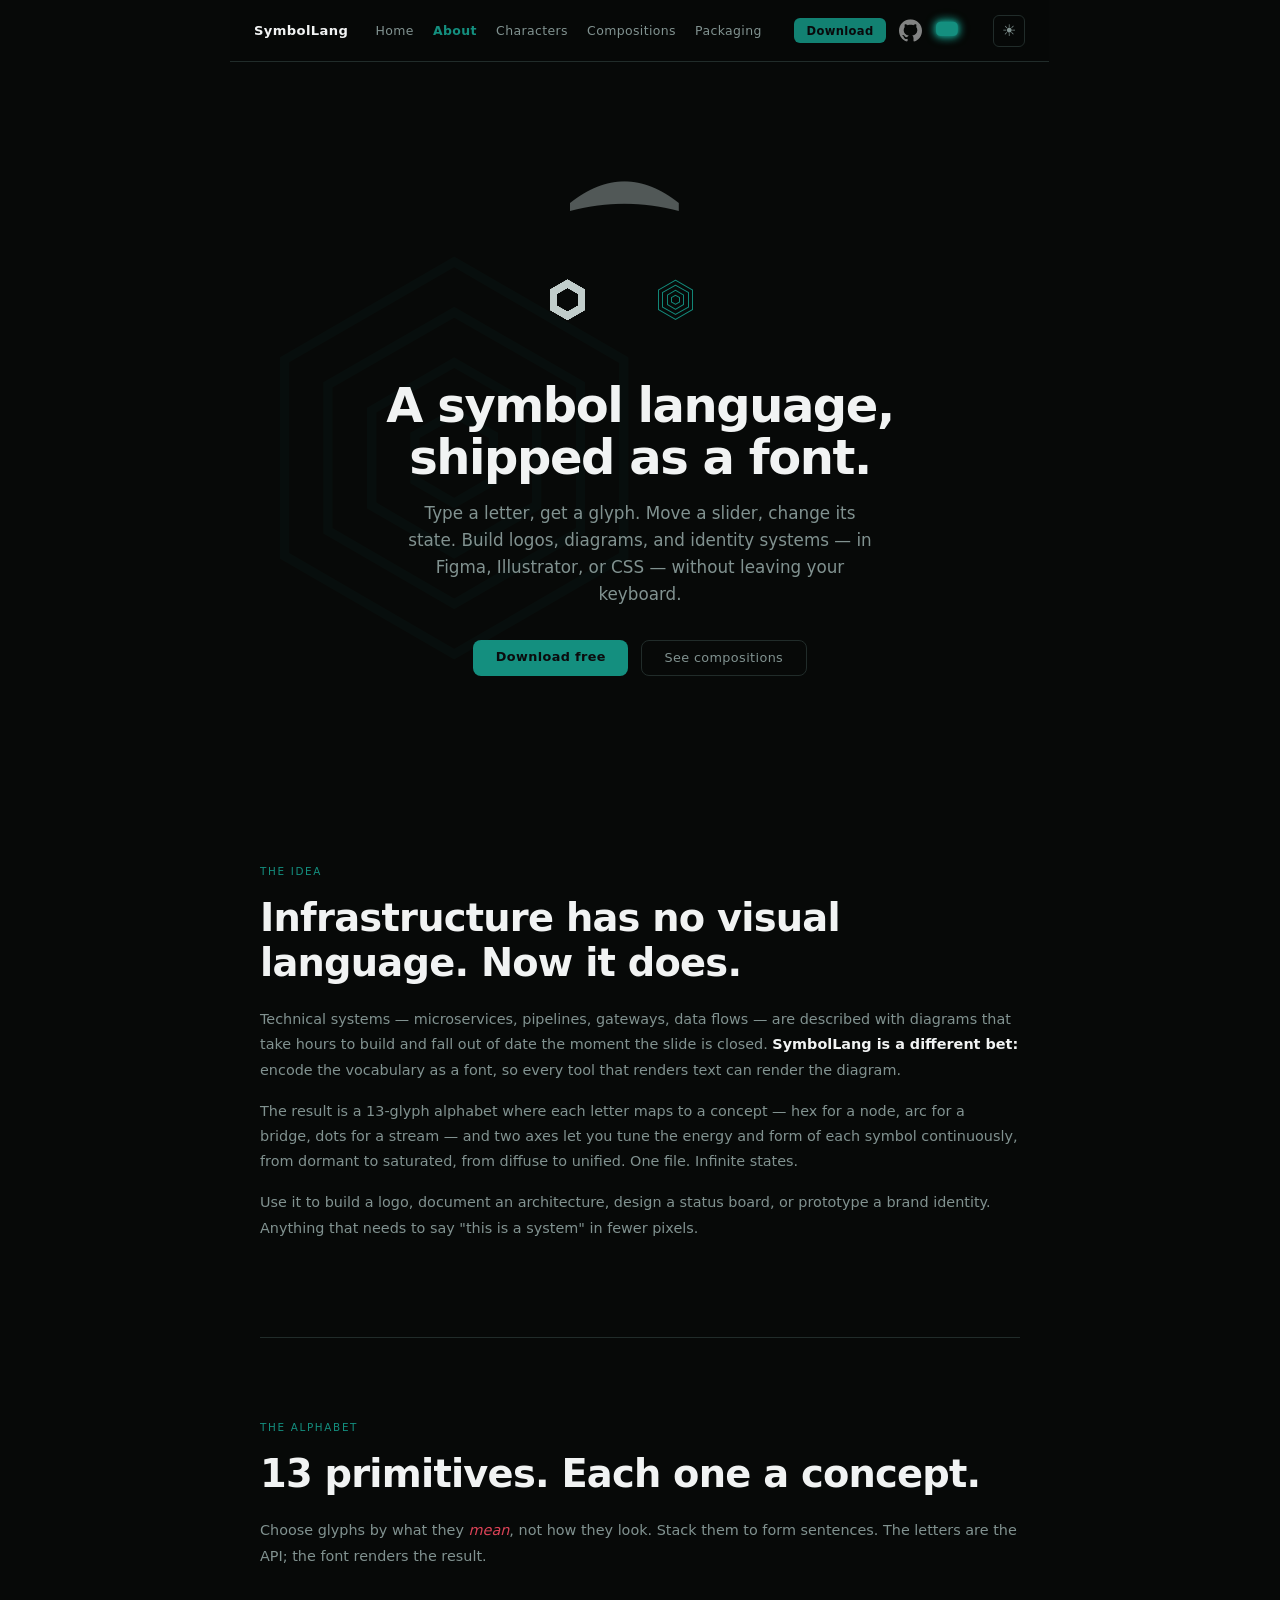
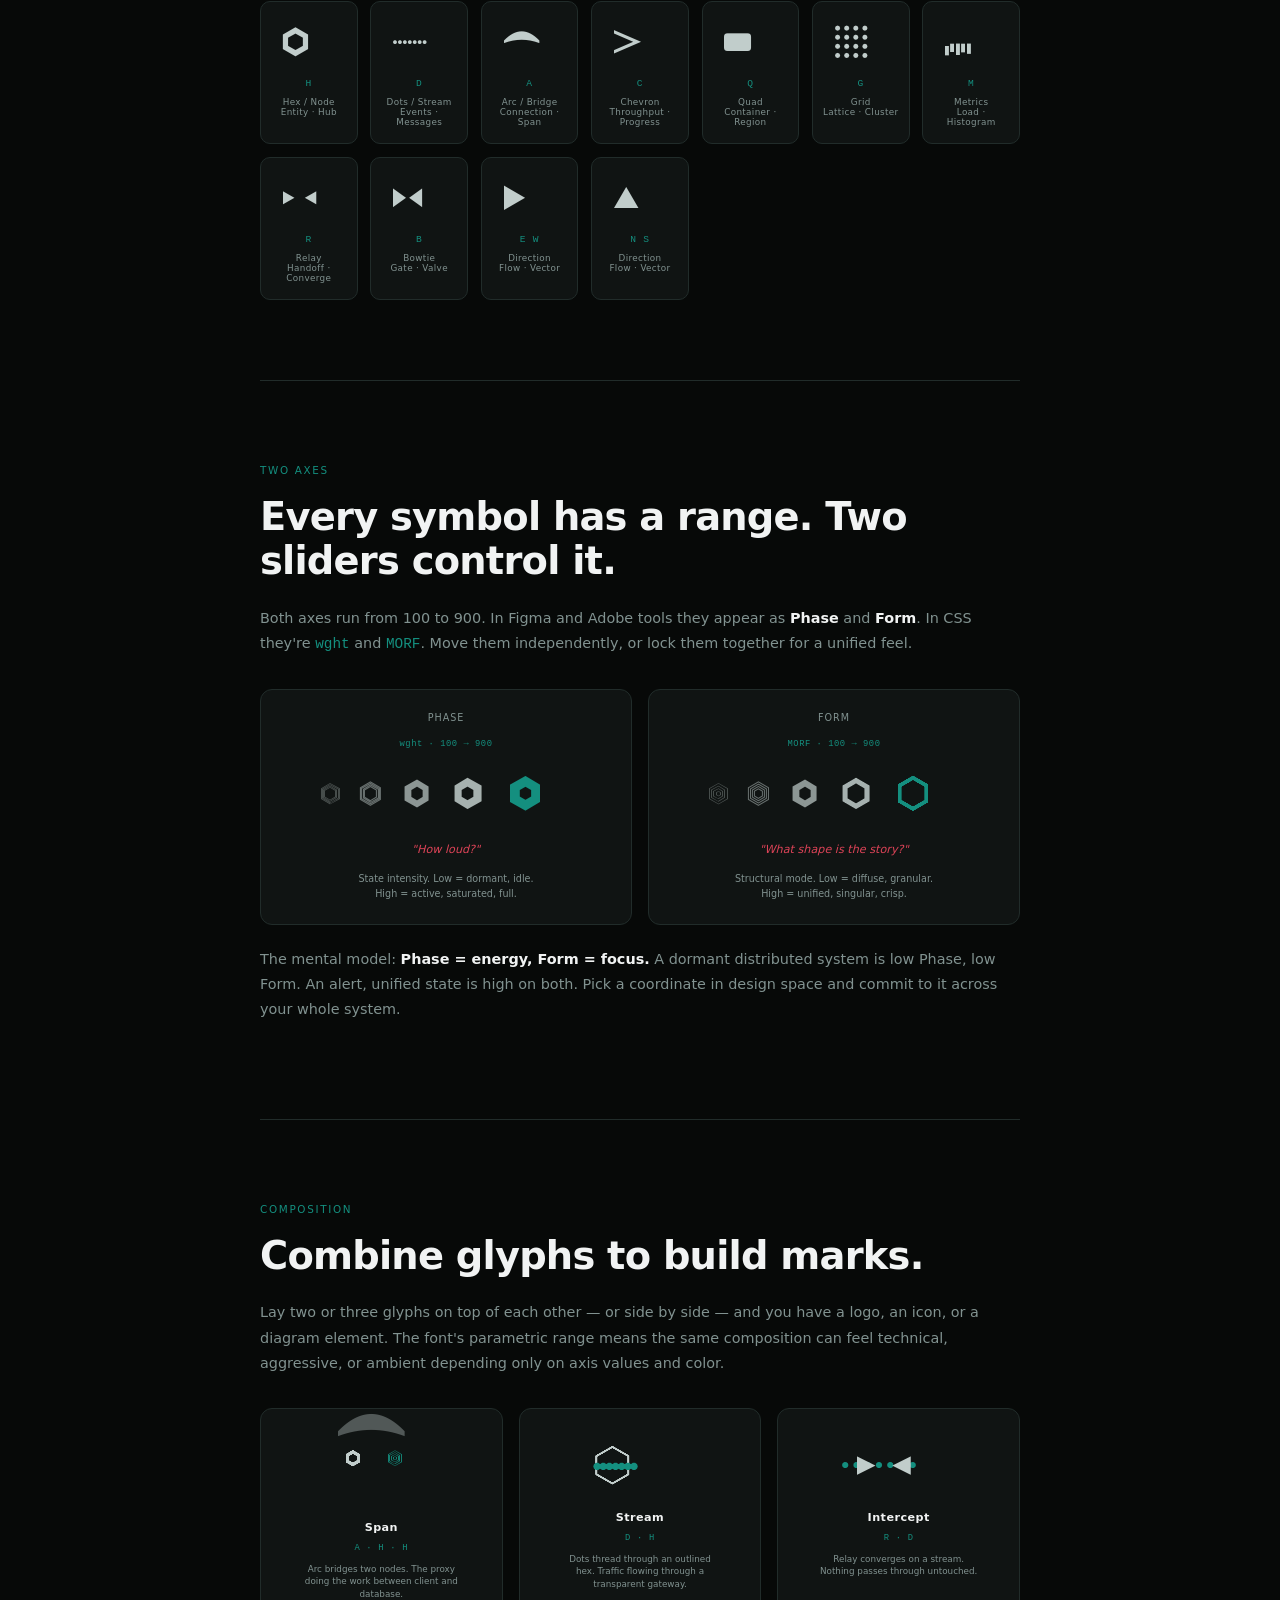
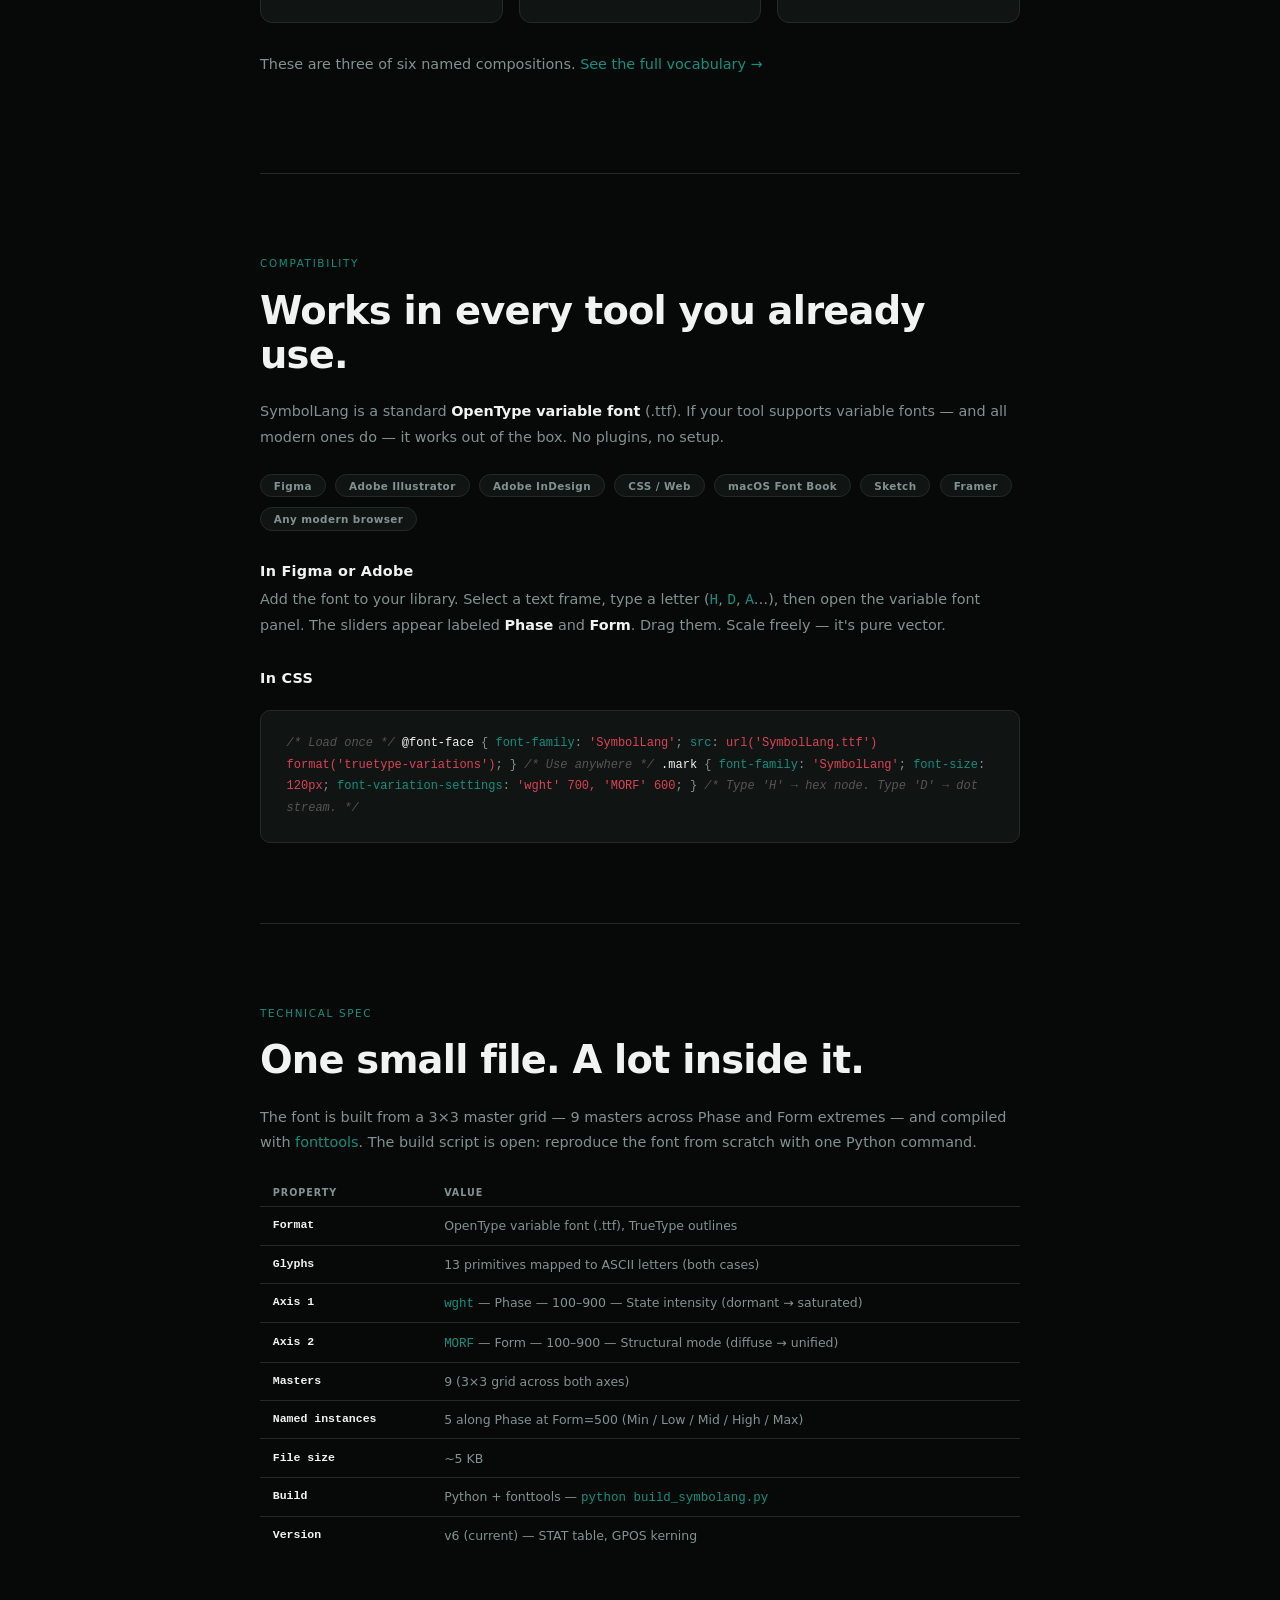
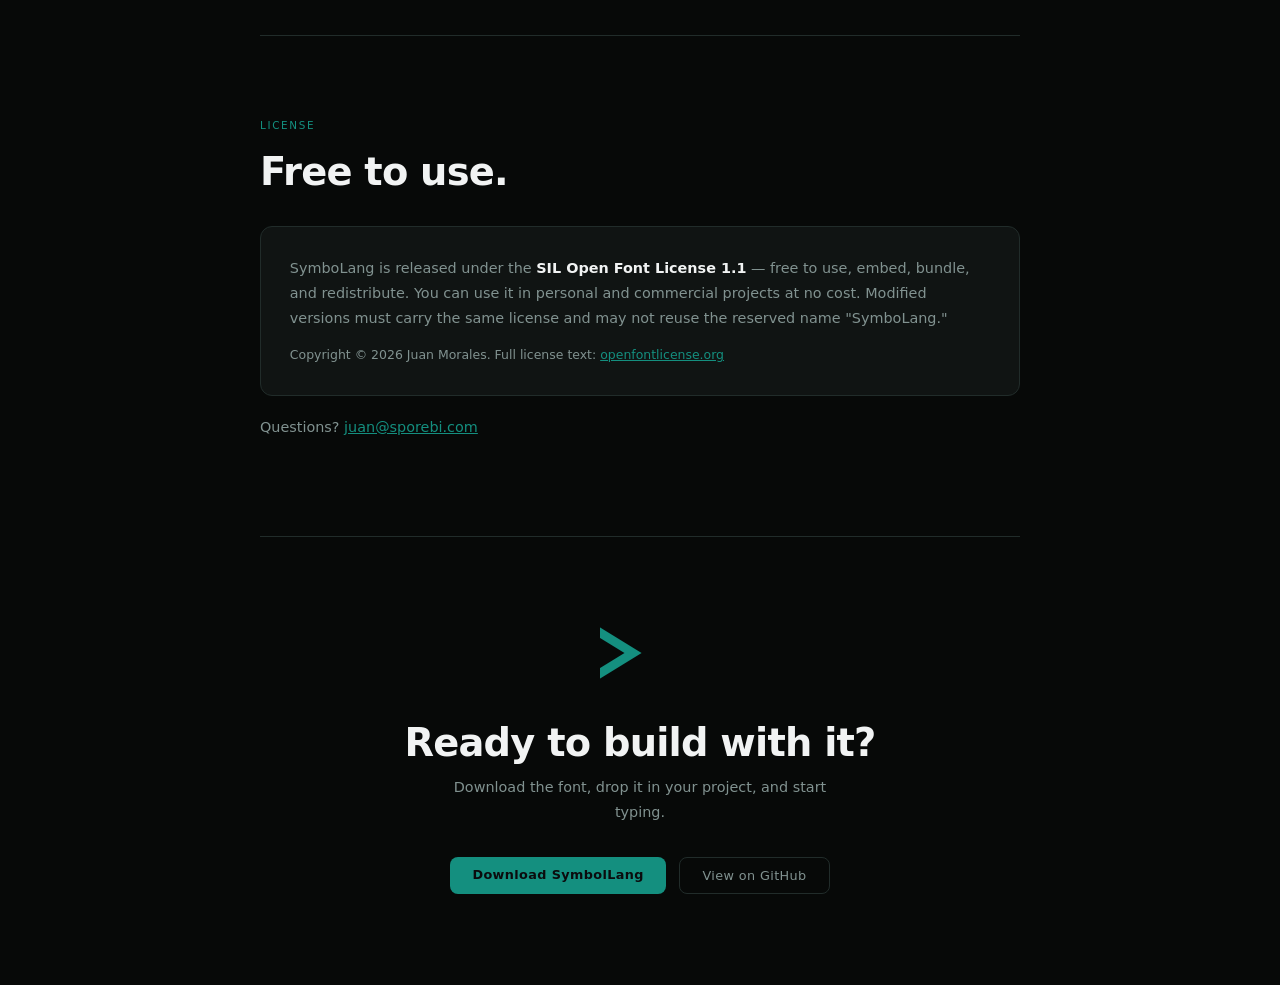
==== commit ac5d4b8b: "chore: license" ====
--- a/public/about.html
+++ b/public/about.html
@@ -814,11 +814,10 @@
     <p class="eyebrow">License</p>
     <h2>Free to use.</h2>
     <div class="license-box">
-      <p><em>The license terms are being finalized. Add the specifics here — e.g. SIL OFL, MIT, or a custom
-          free-for-personal / paid-for-commercial split. What uses should be explicitly allowed? What attribution is
-          required?</em></p>
-    </div>
-    <p style="margin-top:1.2rem;">Questions? <em>Add a contact email or link here.</em></p>
+      <p>SymboLang is released under the <strong>SIL Open Font License 1.1</strong> — free to use, embed, bundle, and redistribute. You can use it in personal and commercial projects at no cost. Modified versions must carry the same license and may not reuse the reserved name "SymboLang."</p>
+      <p style="margin-top:0.8rem; font-size:0.78rem; color:var(--color-dim);">Copyright © 2026 Juan Morales. Full license text: <a href="https://openfontlicense.org" target="_blank" rel="noopener" style="color:var(--color-accent);">openfontlicense.org</a></p>
+    </div>
+    <p style="margin-top:1.2rem;">Questions? <a href="mailto:juan@sporebi.com" style="color:var(--color-accent);">juan@sporebi.com</a></p>
   </section>
 
   <!-- ============================================================
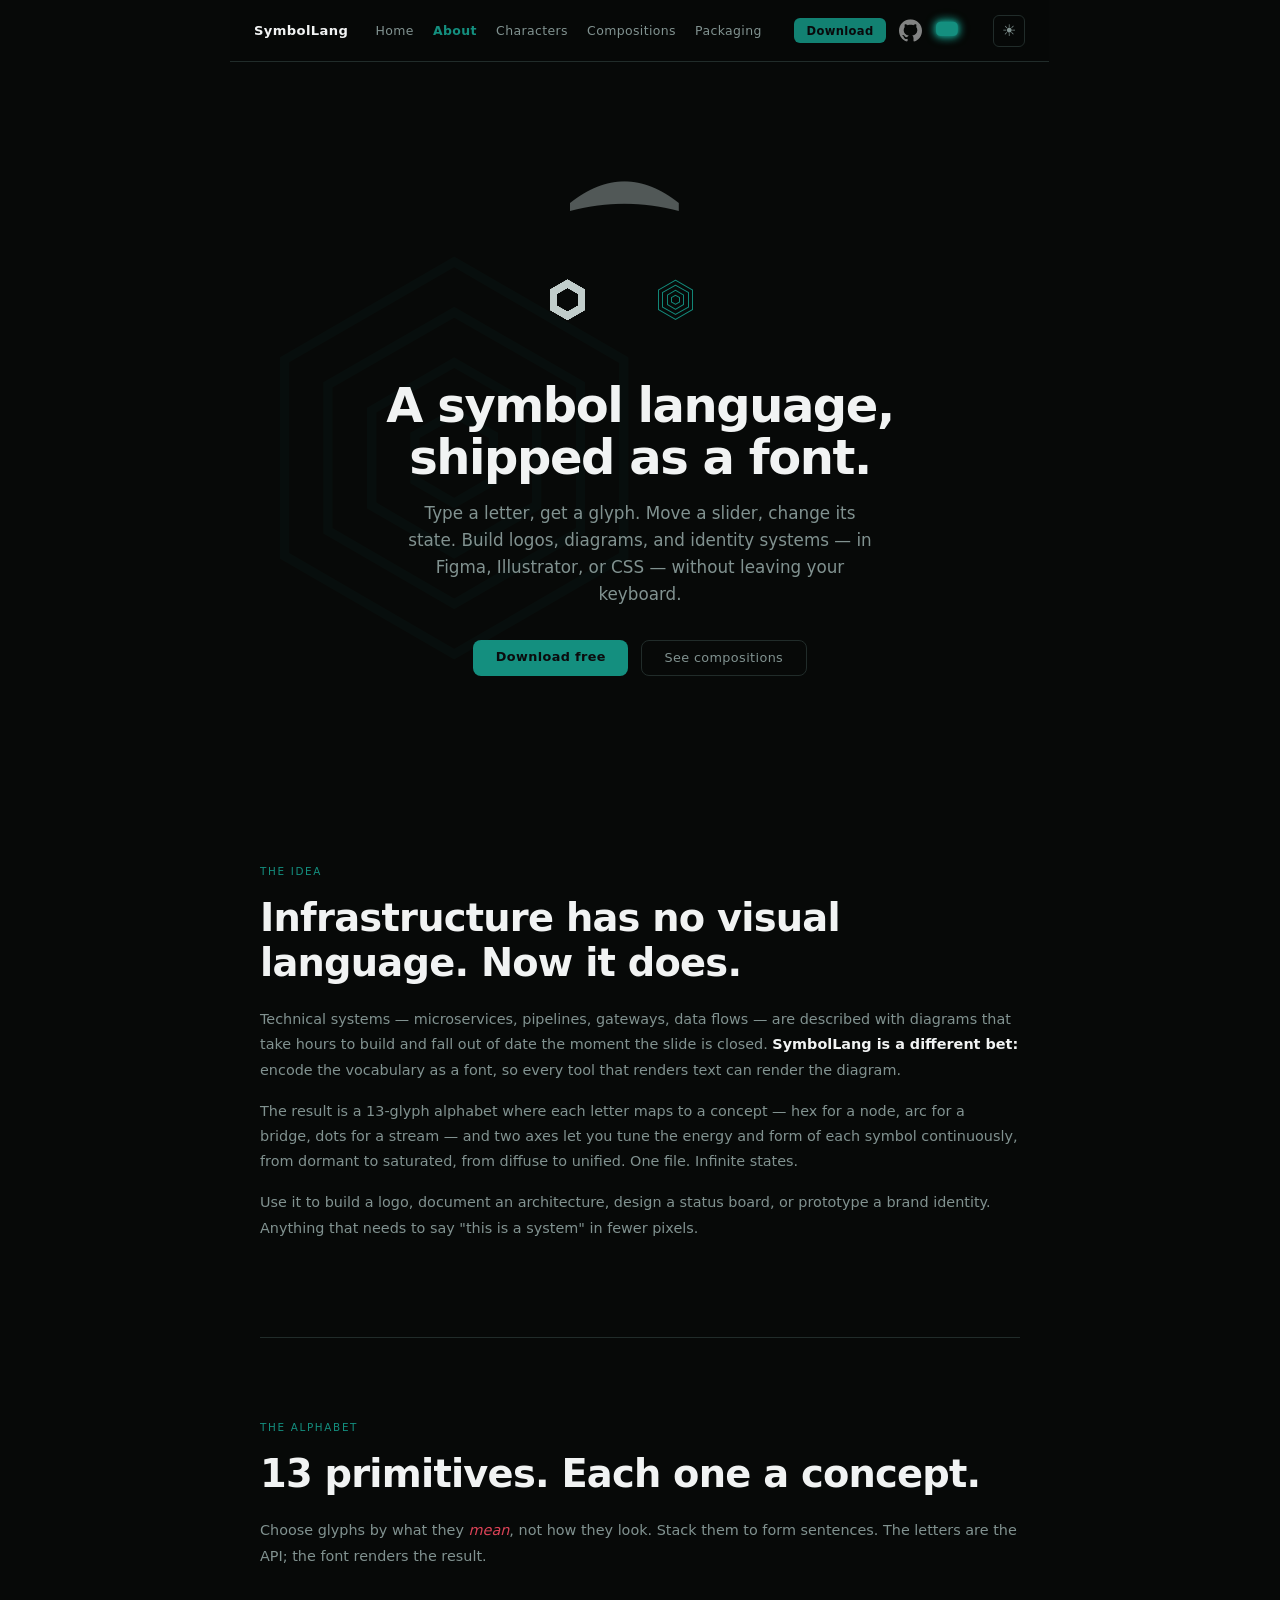
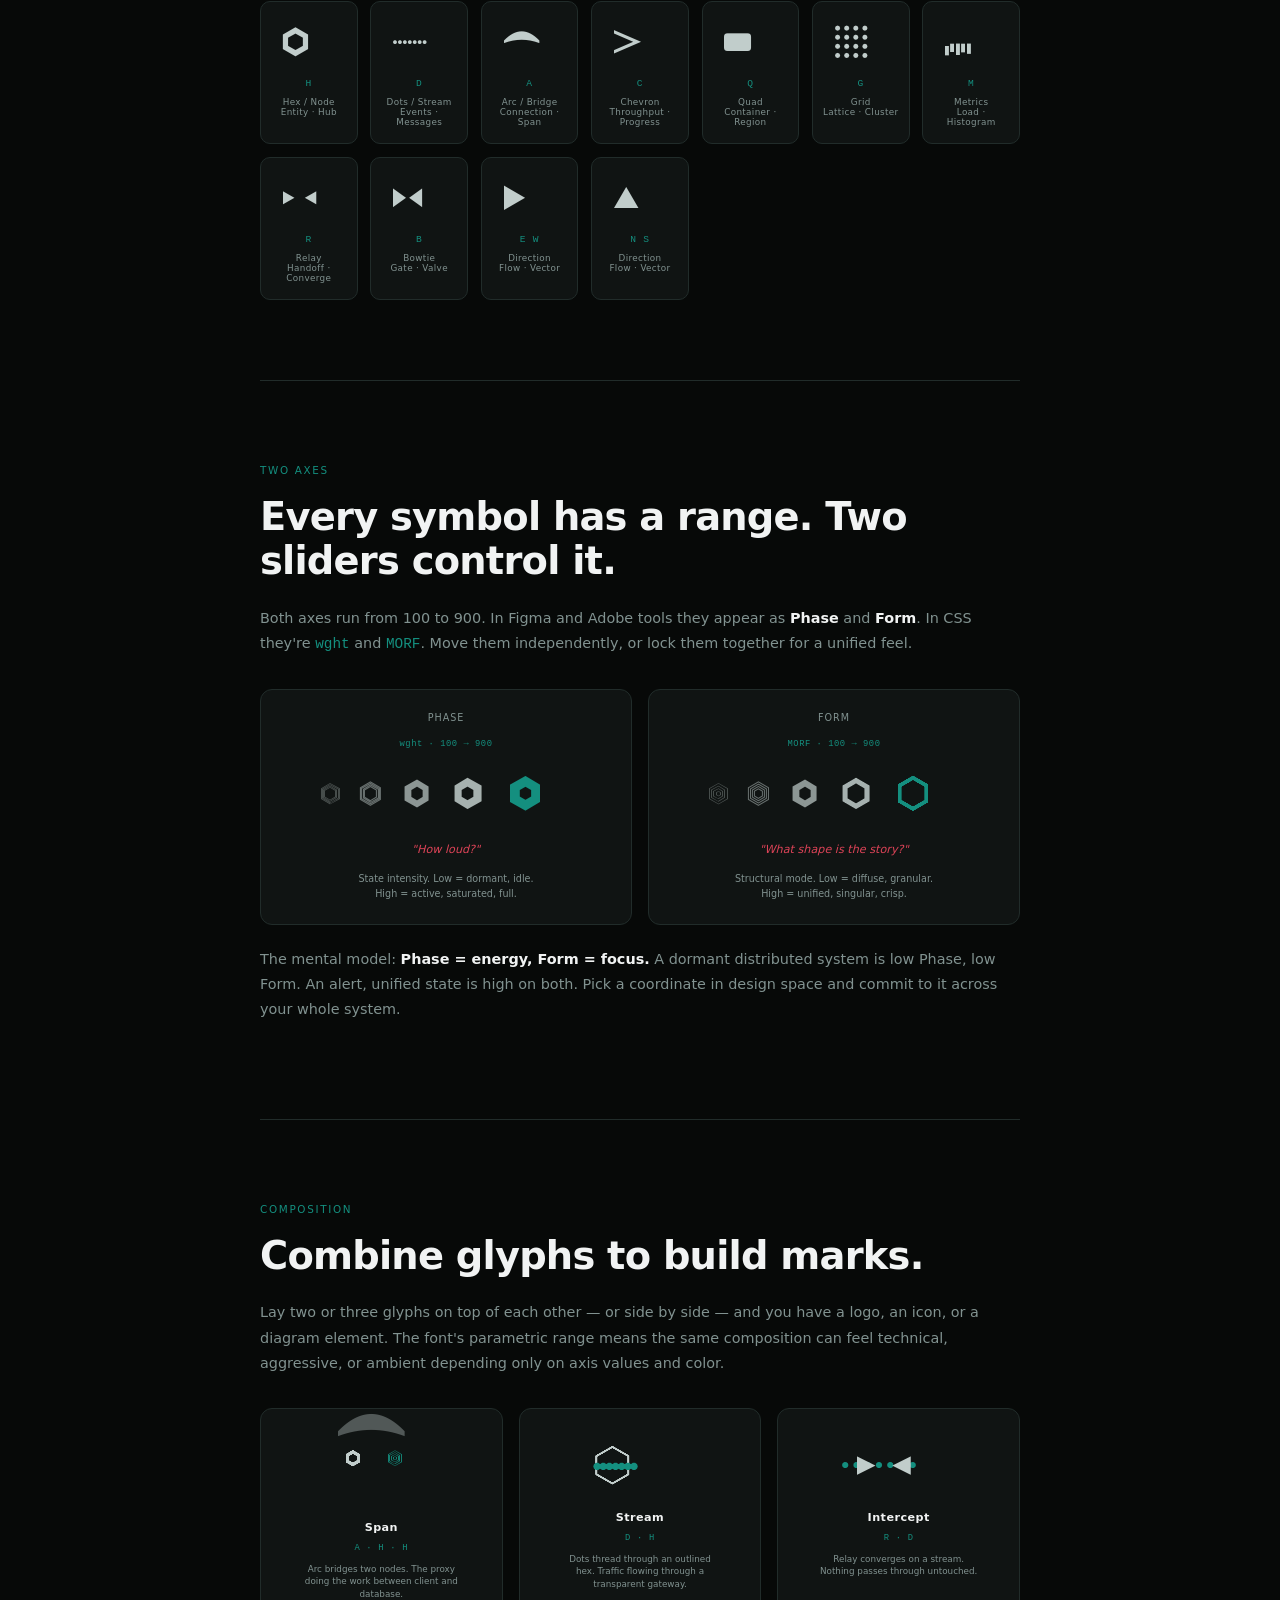
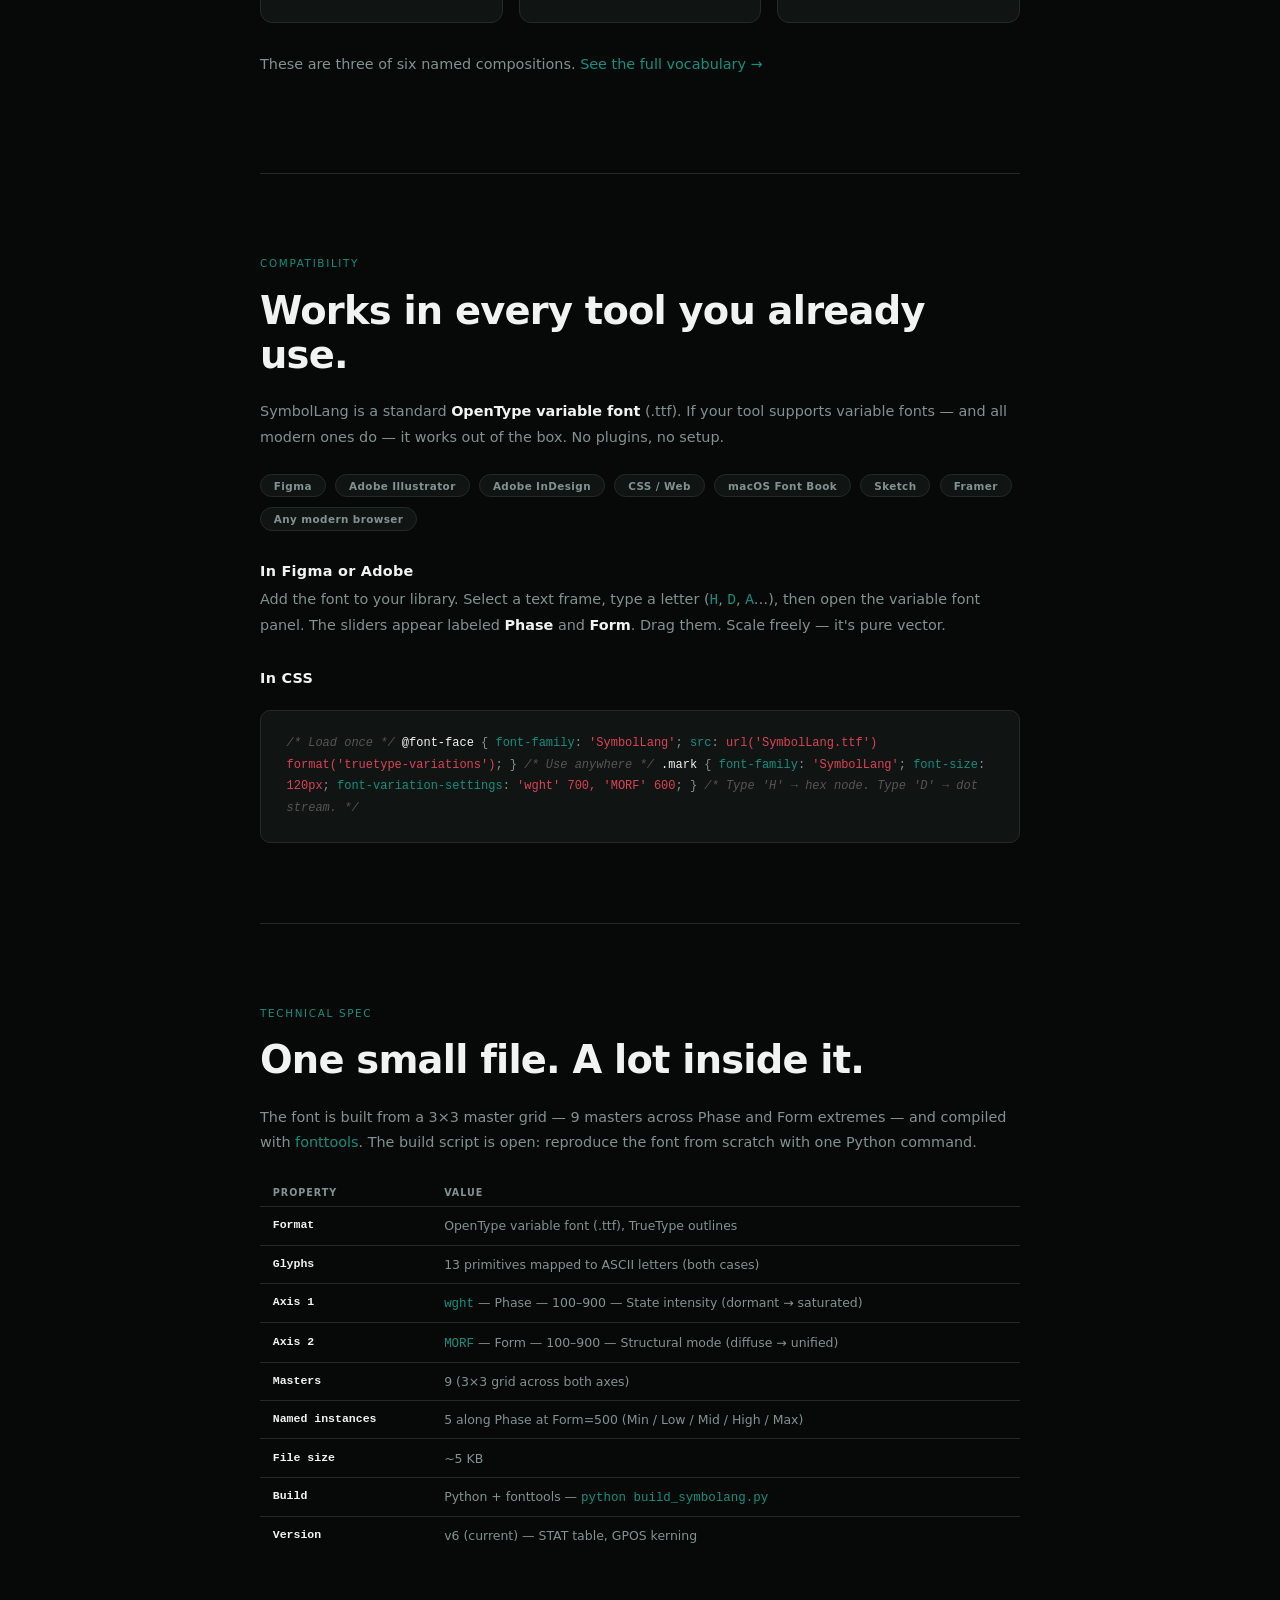
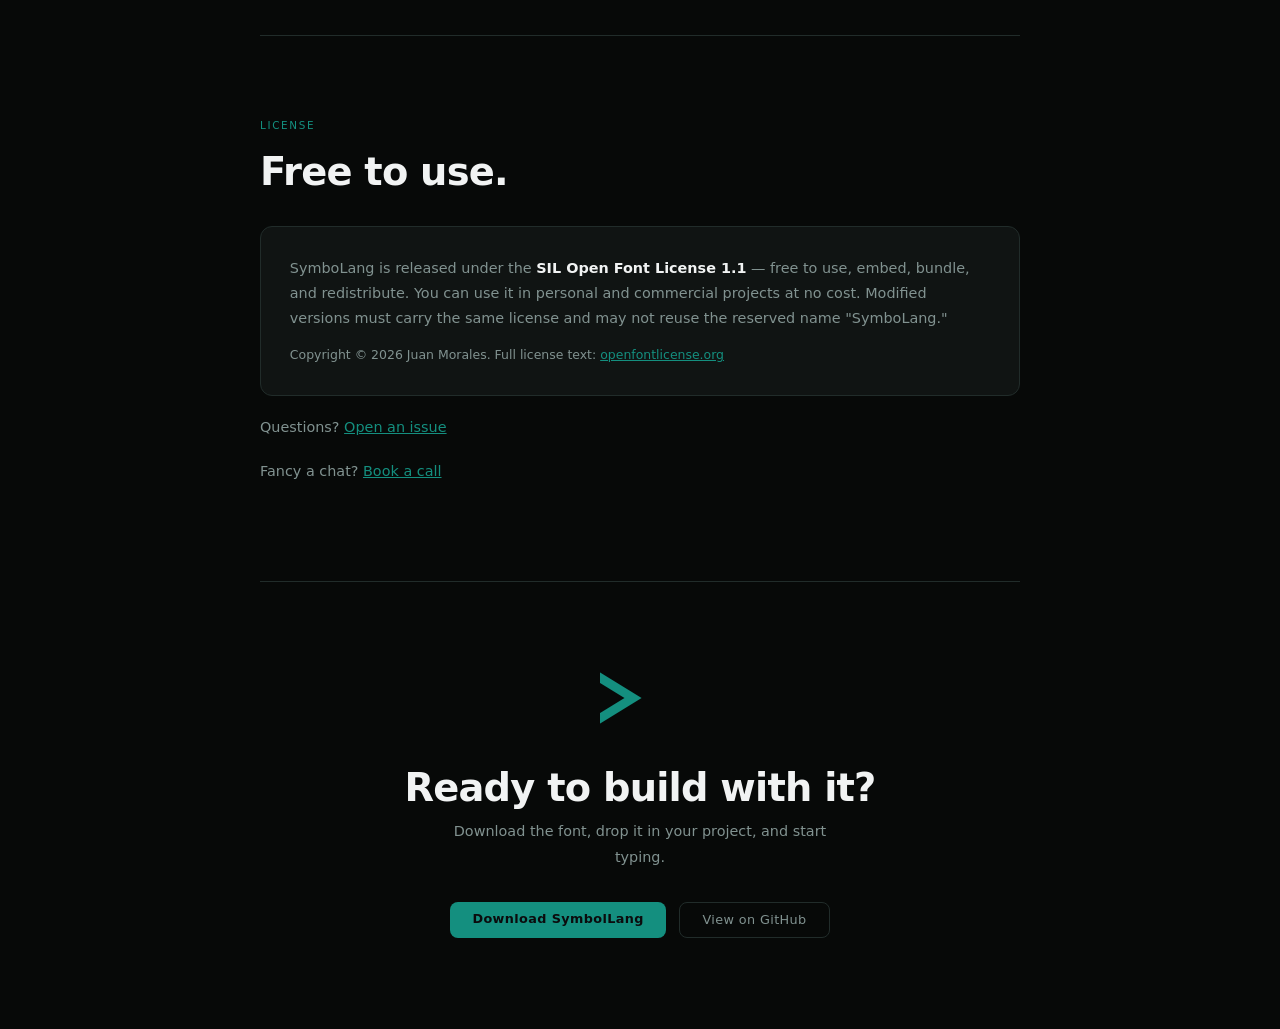
==== commit 40a76bb8: "fix: retouching" ====
--- a/public/about.html
+++ b/public/about.html
@@ -814,10 +814,17 @@
     <p class="eyebrow">License</p>
     <h2>Free to use.</h2>
     <div class="license-box">
-      <p>SymboLang is released under the <strong>SIL Open Font License 1.1</strong> — free to use, embed, bundle, and redistribute. You can use it in personal and commercial projects at no cost. Modified versions must carry the same license and may not reuse the reserved name "SymboLang."</p>
-      <p style="margin-top:0.8rem; font-size:0.78rem; color:var(--color-dim);">Copyright © 2026 Juan Morales. Full license text: <a href="https://openfontlicense.org" target="_blank" rel="noopener" style="color:var(--color-accent);">openfontlicense.org</a></p>
-    </div>
-    <p style="margin-top:1.2rem;">Questions? <a href="mailto:juan@sporebi.com" style="color:var(--color-accent);">juan@sporebi.com</a></p>
+      <p>SymboLang is released under the <strong>SIL Open Font License 1.1</strong> — free to use, embed, bundle, and
+        redistribute. You can use it in personal and commercial projects at no cost. Modified versions must carry the
+        same license and may not reuse the reserved name "SymboLang."</p>
+      <p style="margin-top:0.8rem; font-size:0.78rem; color:var(--color-dim);">Copyright © 2026 Juan Morales. Full
+        license text: <a href="https://openfontlicense.org" target="_blank" rel="noopener"
+          style="color:var(--color-accent);">openfontlicense.org</a></p>
+    </div>
+    <p style="margin-top:1.2rem;">Questions? <a href="https://github.com/juanantoniofm/SymboLang/issues"
+        style="color:var(--color-accent);">Open an issue</a></p>
+    <p style="margin-top:1.2rem;">Fancy a chat? <a href="https://cal.com/juanantoniofm"
+        style="color:var(--color-accent);">Book a call</a></p>
   </section>
 
   <!-- ============================================================
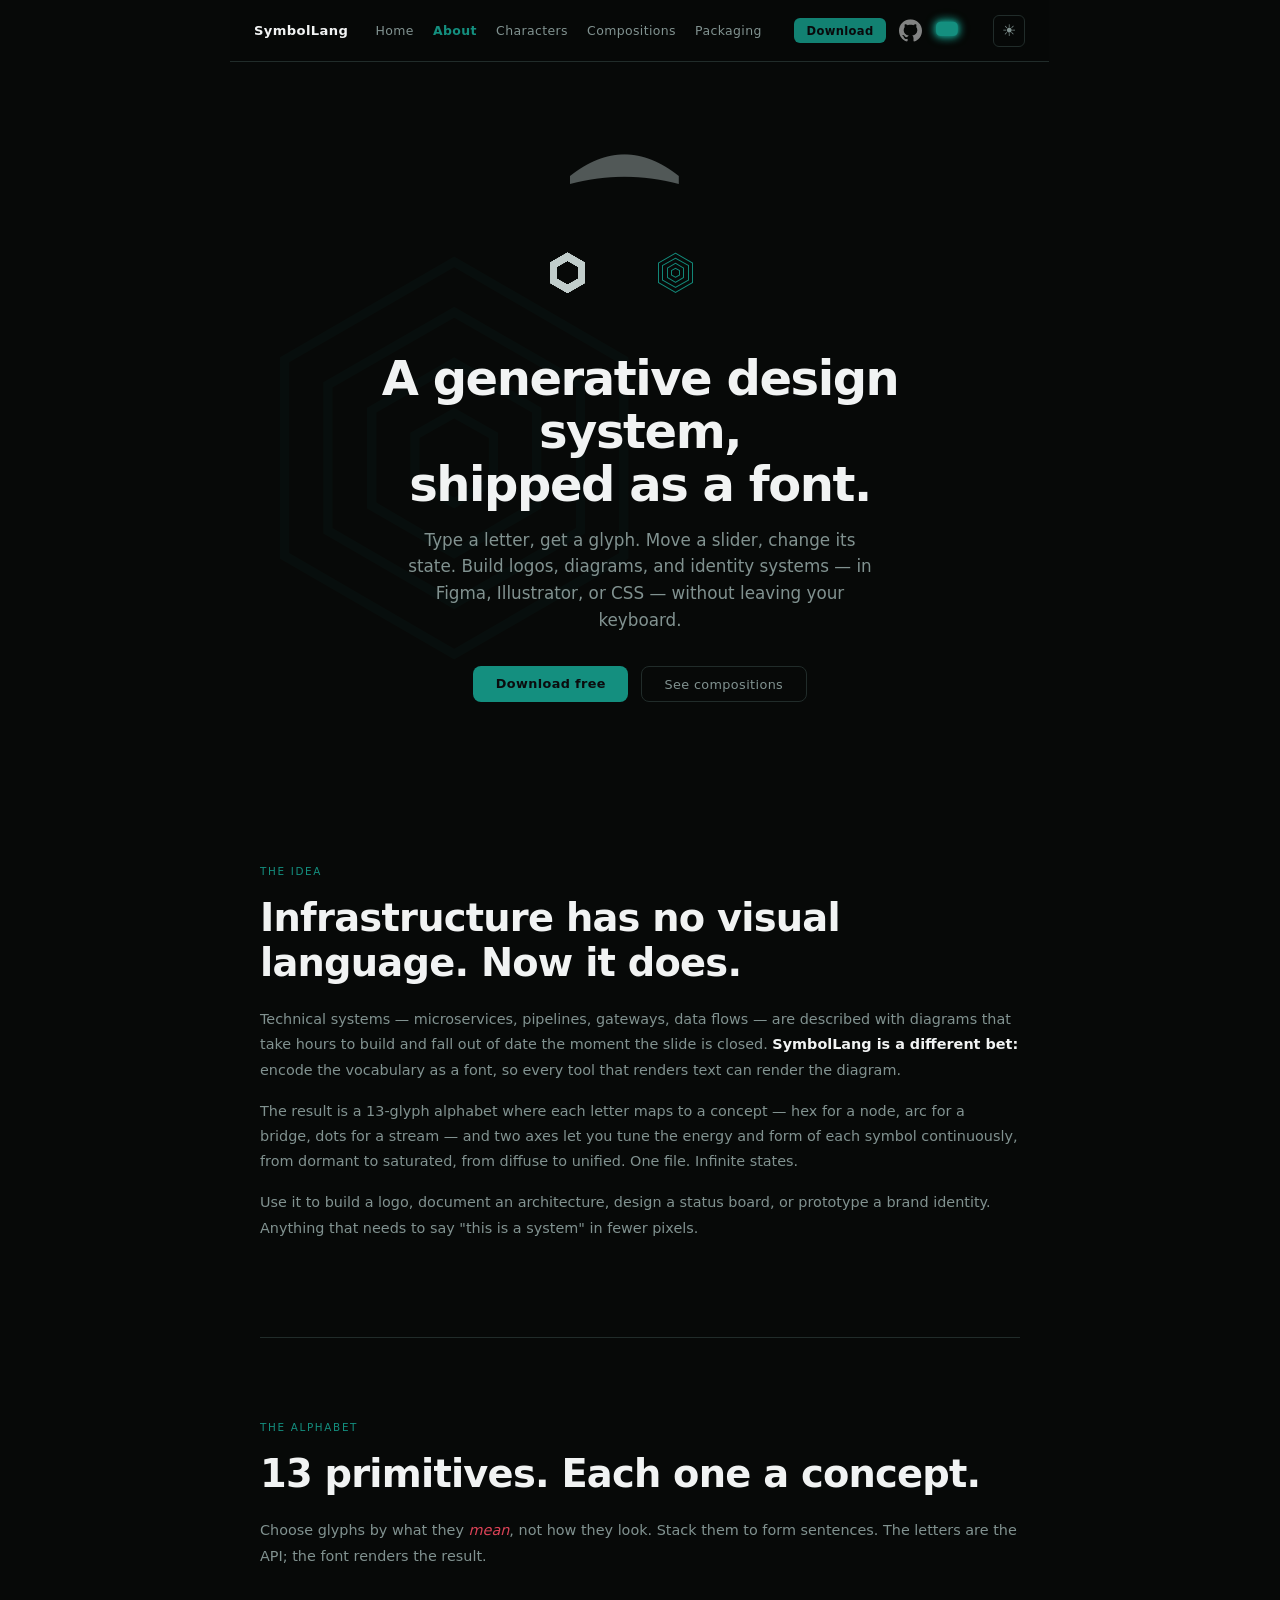
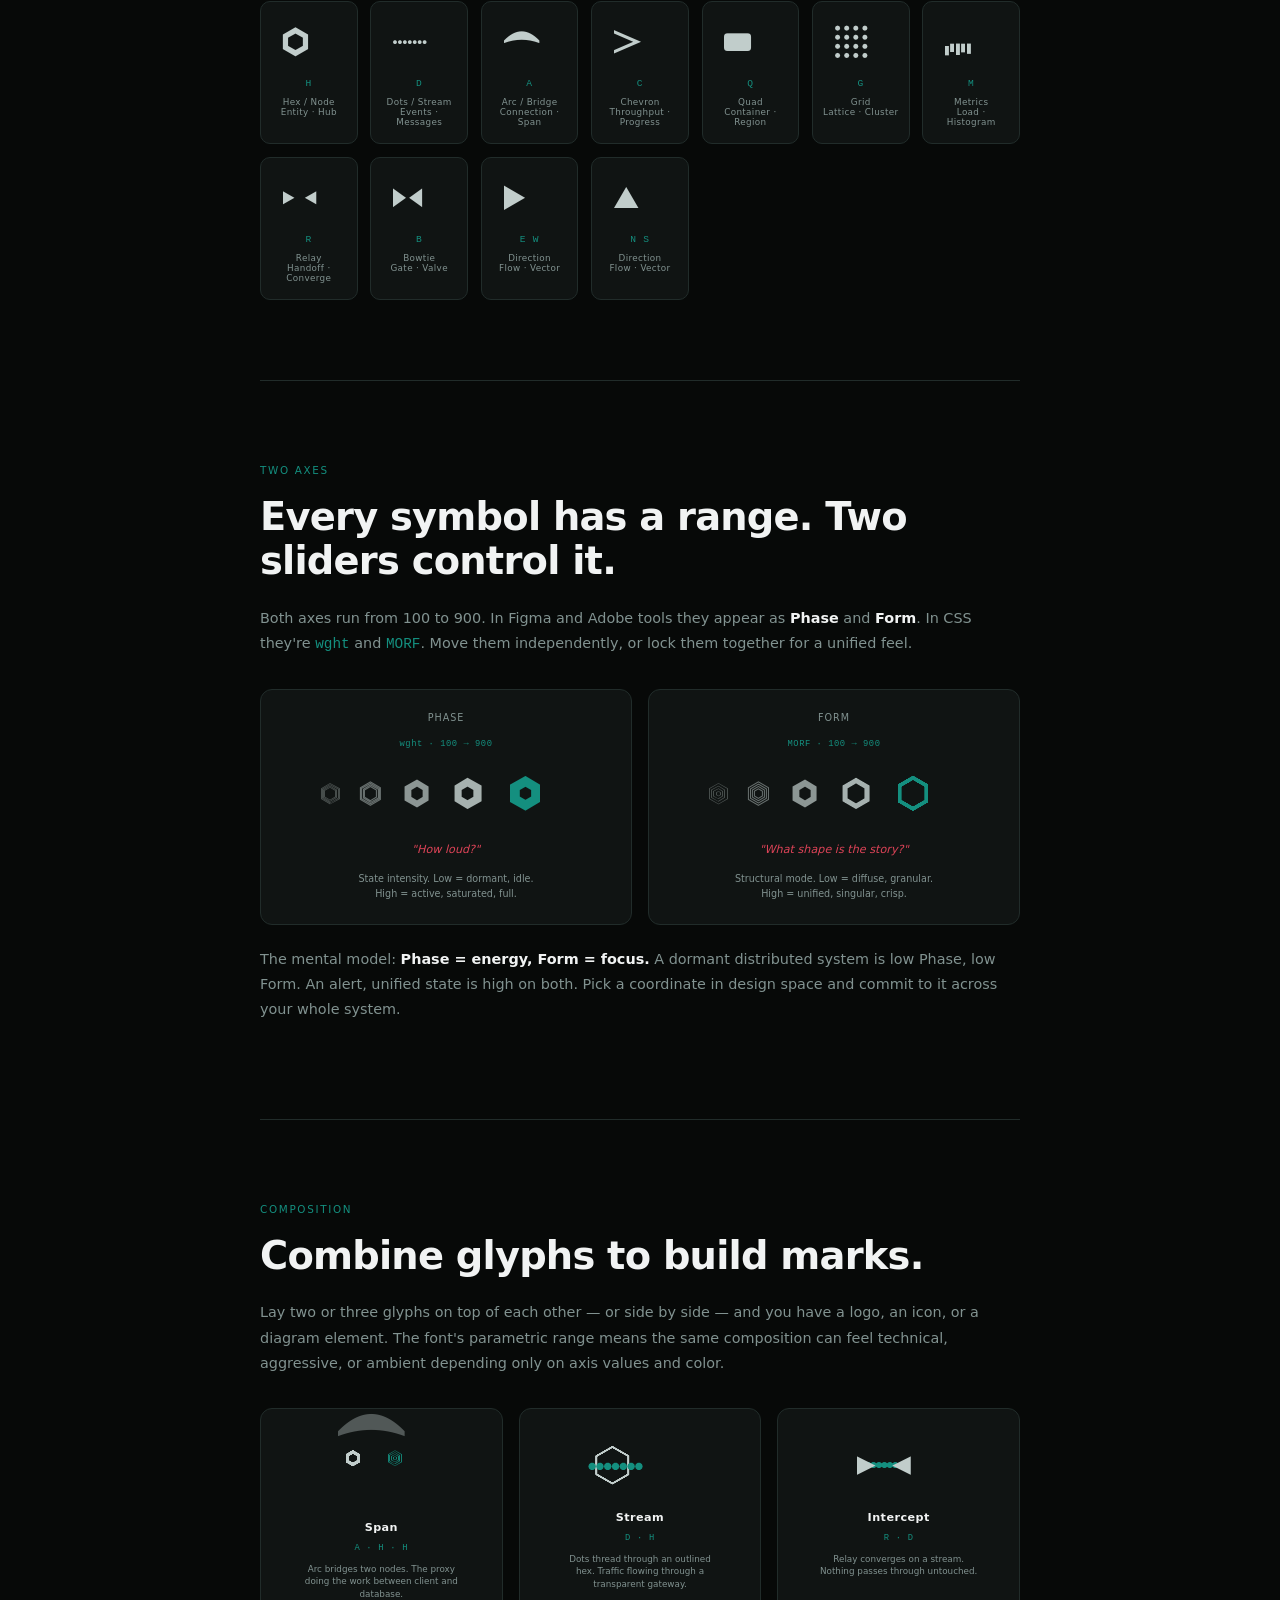
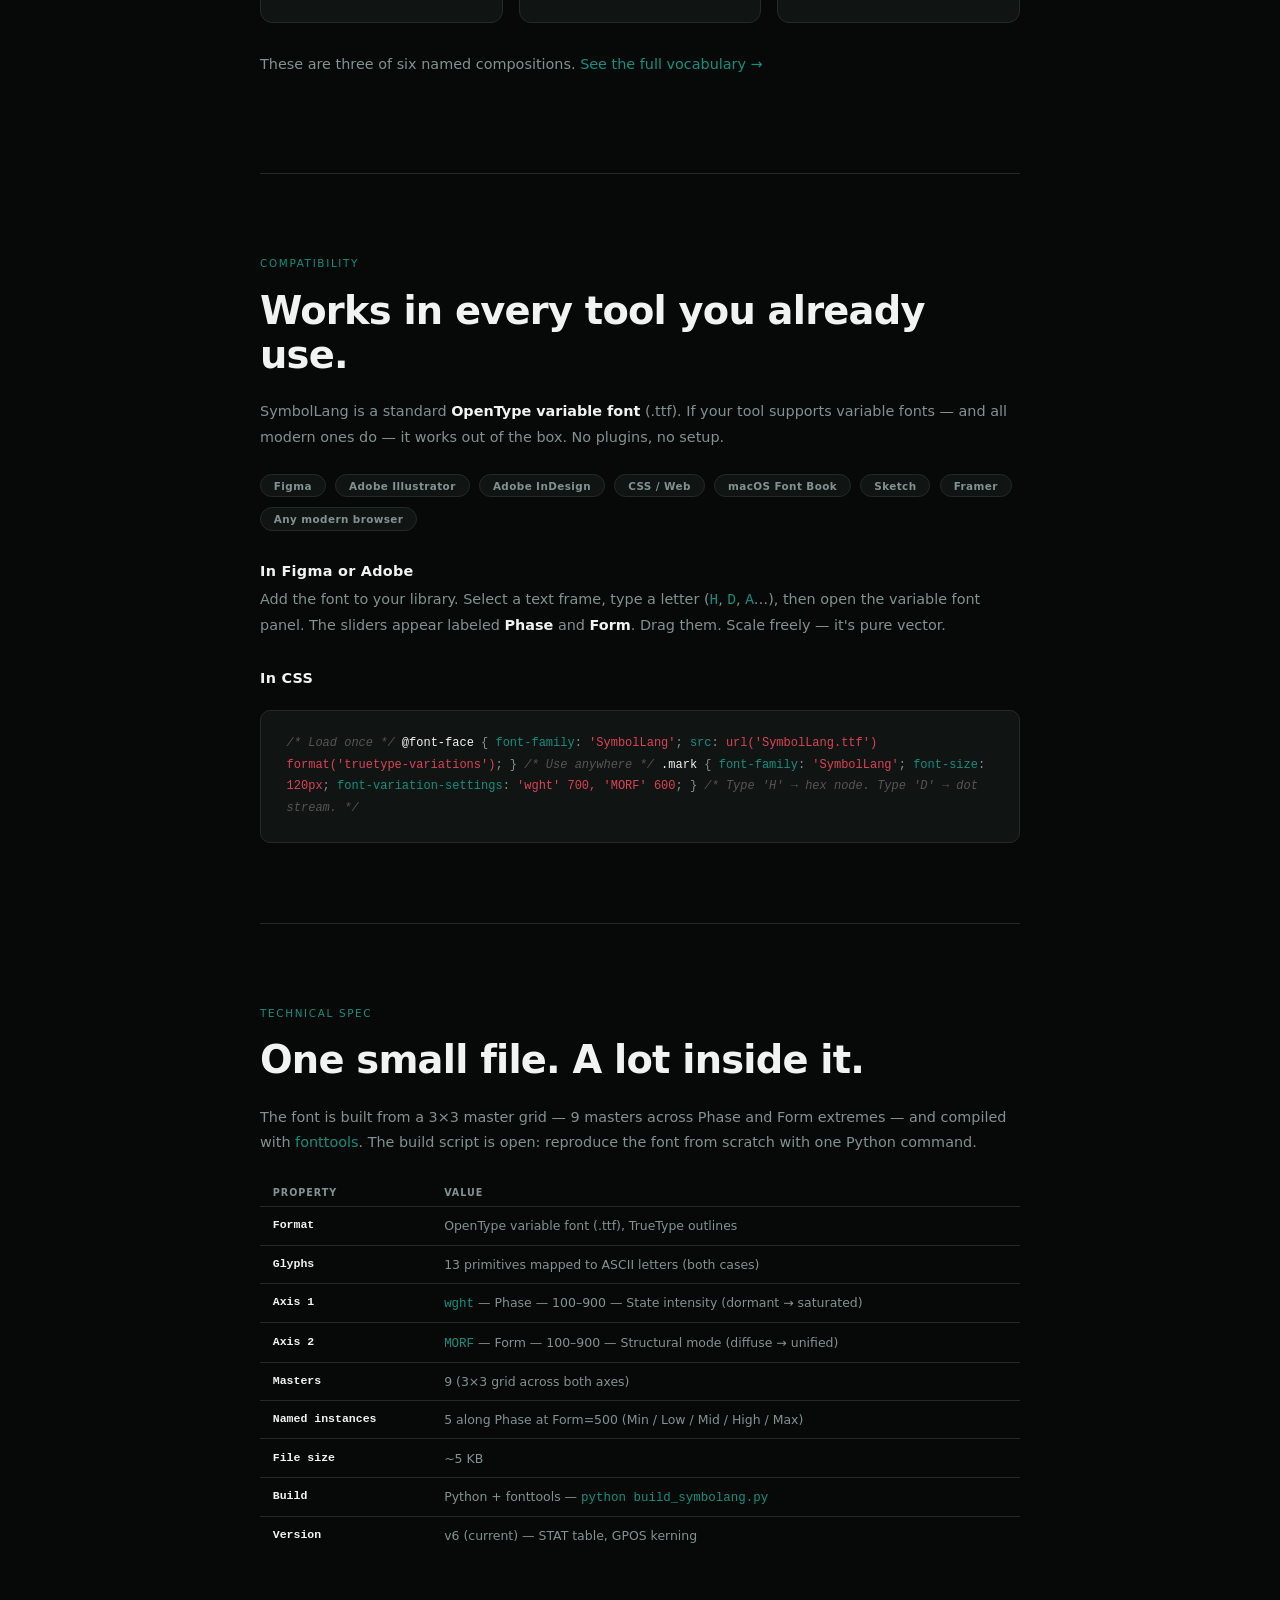
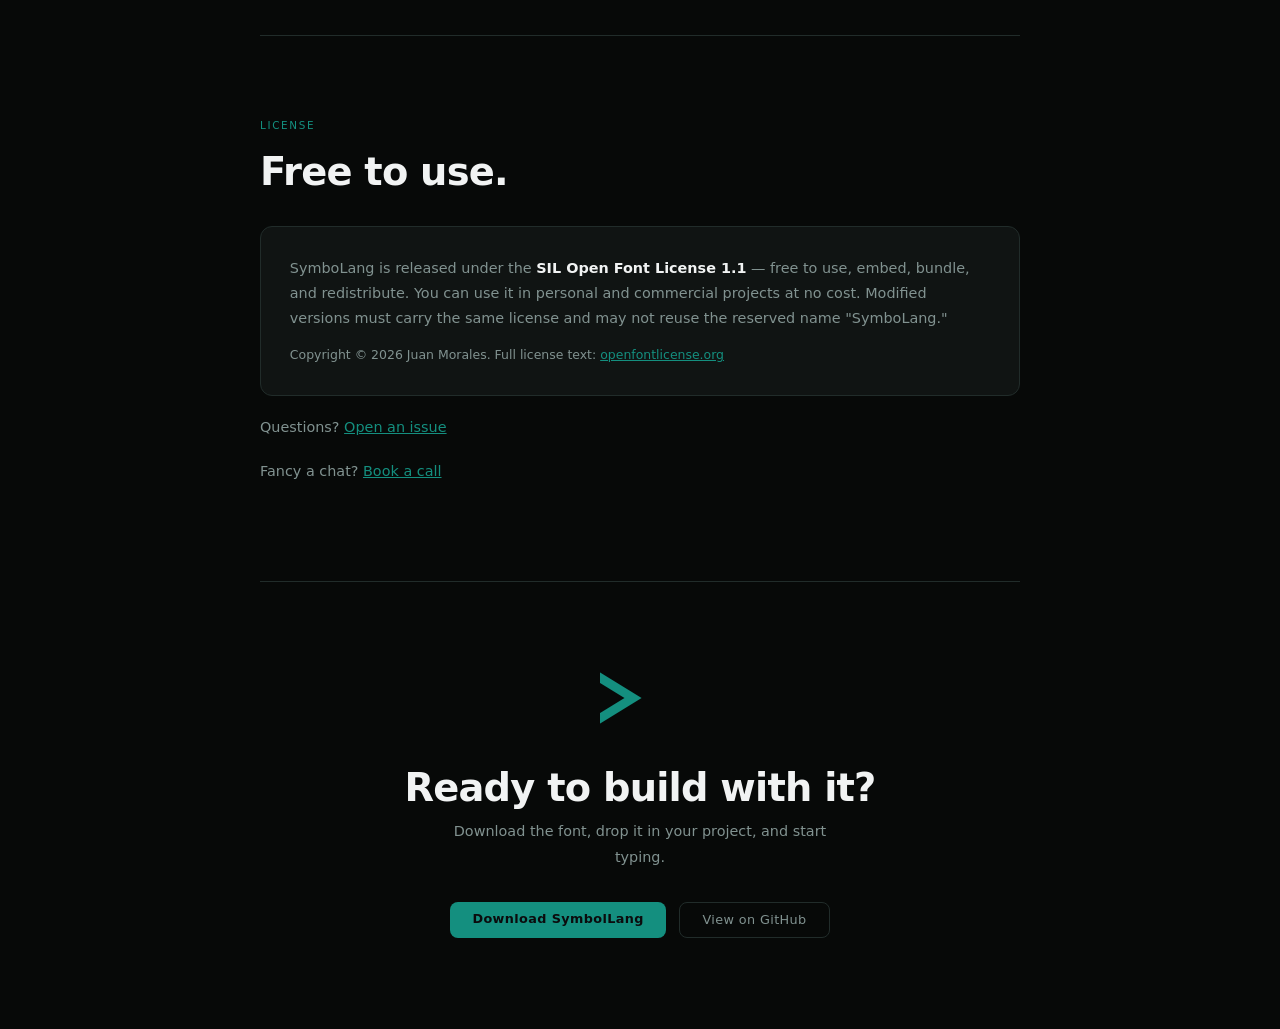
==== commit dd8cf6d9: "fix: retouching" ====
--- a/public/about.html
+++ b/public/about.html
@@ -487,7 +487,7 @@
             style="font-size:clamp(40px,8vw,72px); font-variation-settings:'wght' 200,'MORF' 100; color:var(--color-accent); line-height:1;">H</span>
         </div>
       </div>
-      <h1 class="hero-headline">A symbol language,<br>shipped as a font.</h1>
+      <h1 class="hero-headline">A generative design system,<br>shipped as a font.</h1>
       <p class="hero-sub">Type a letter, get a glyph. Move a slider, change its state. Build logos, diagrams, and
         identity systems — in Figma, Illustrator, or CSS — without leaving your keyboard.</p>
       <div class="hero-cta">
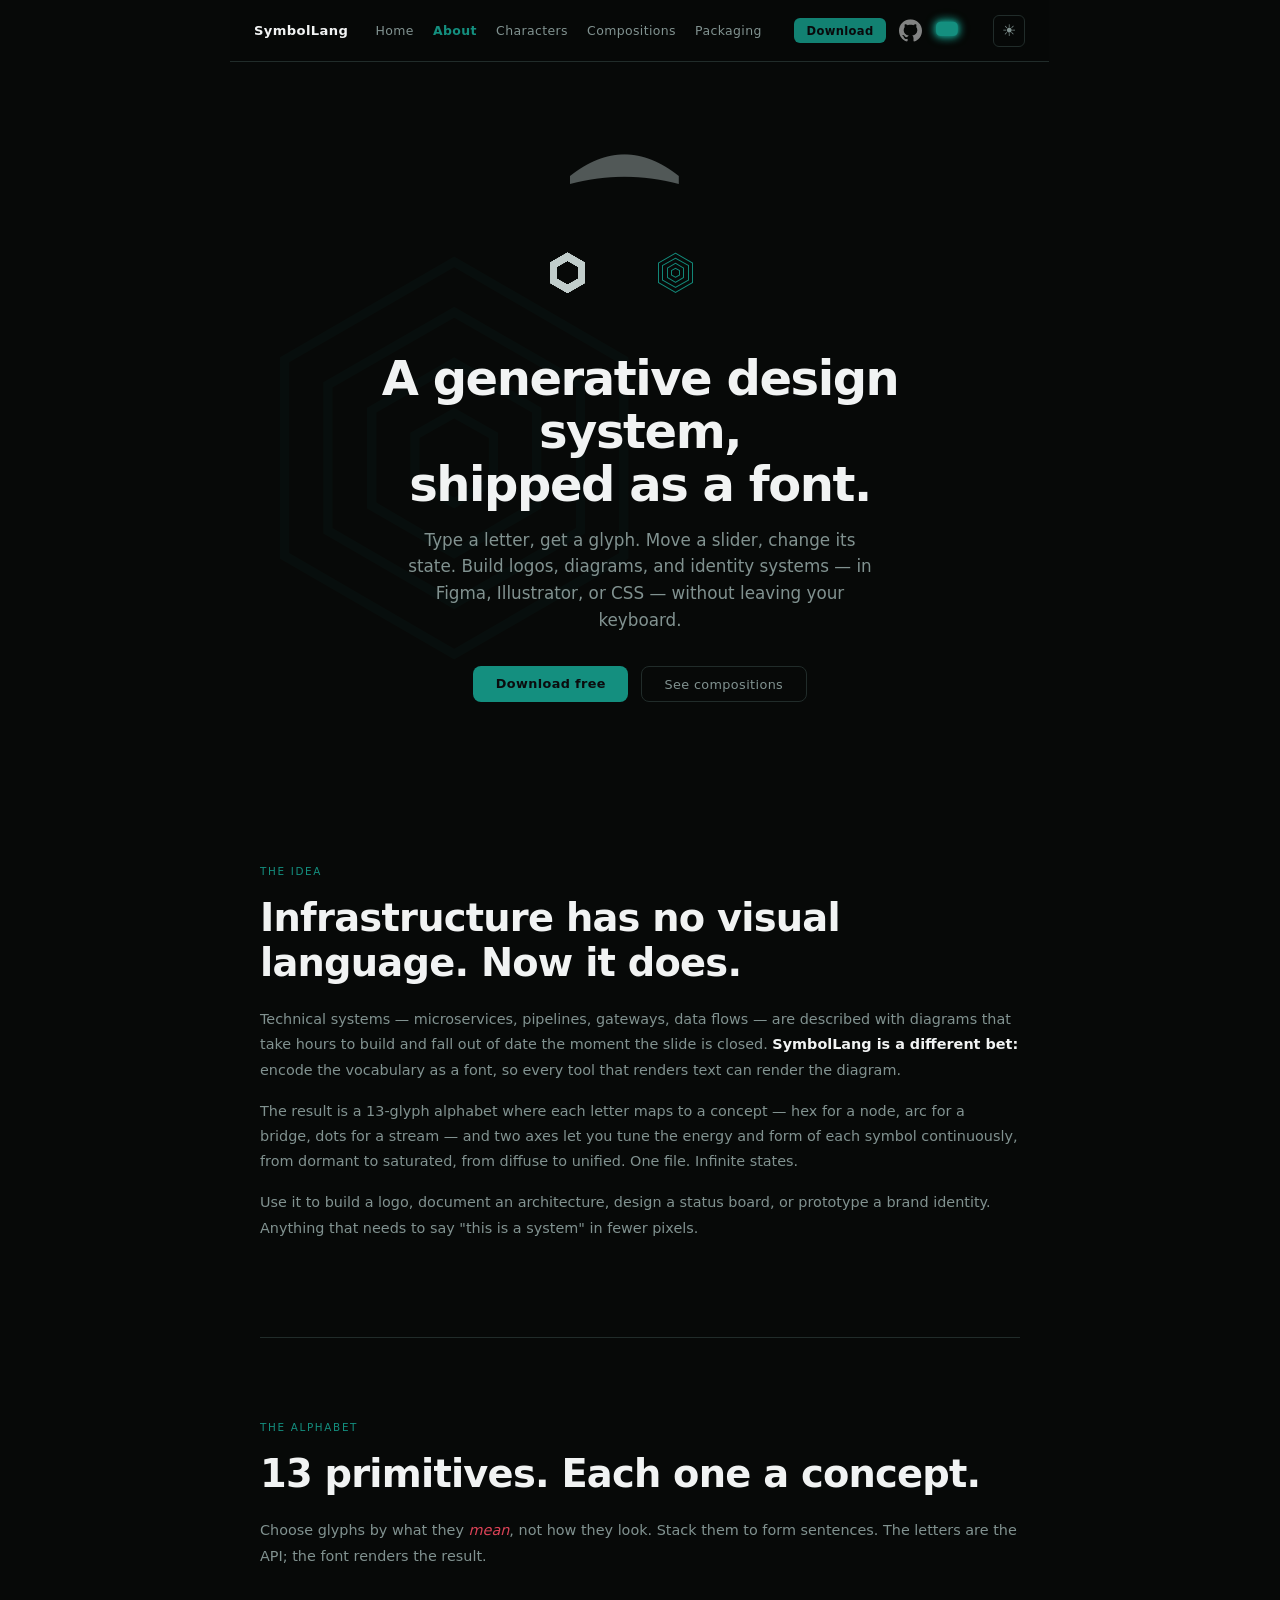
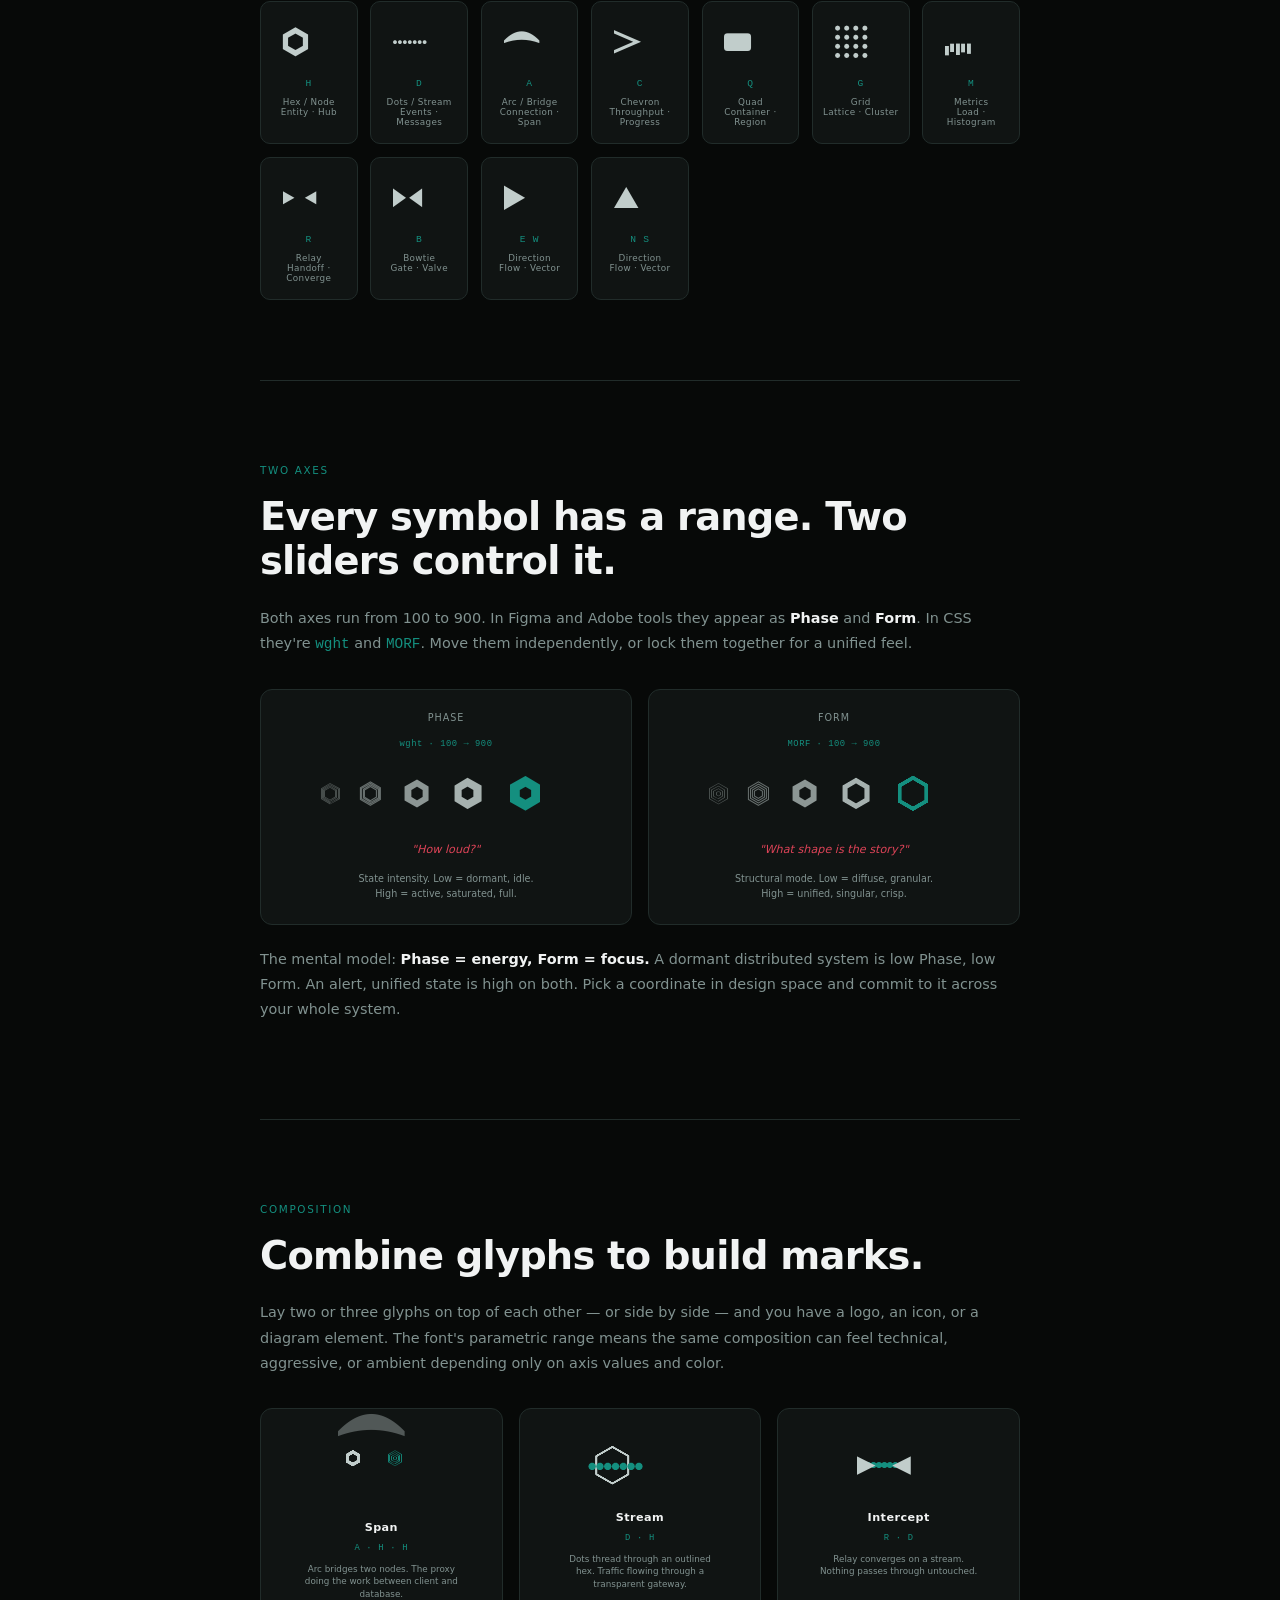
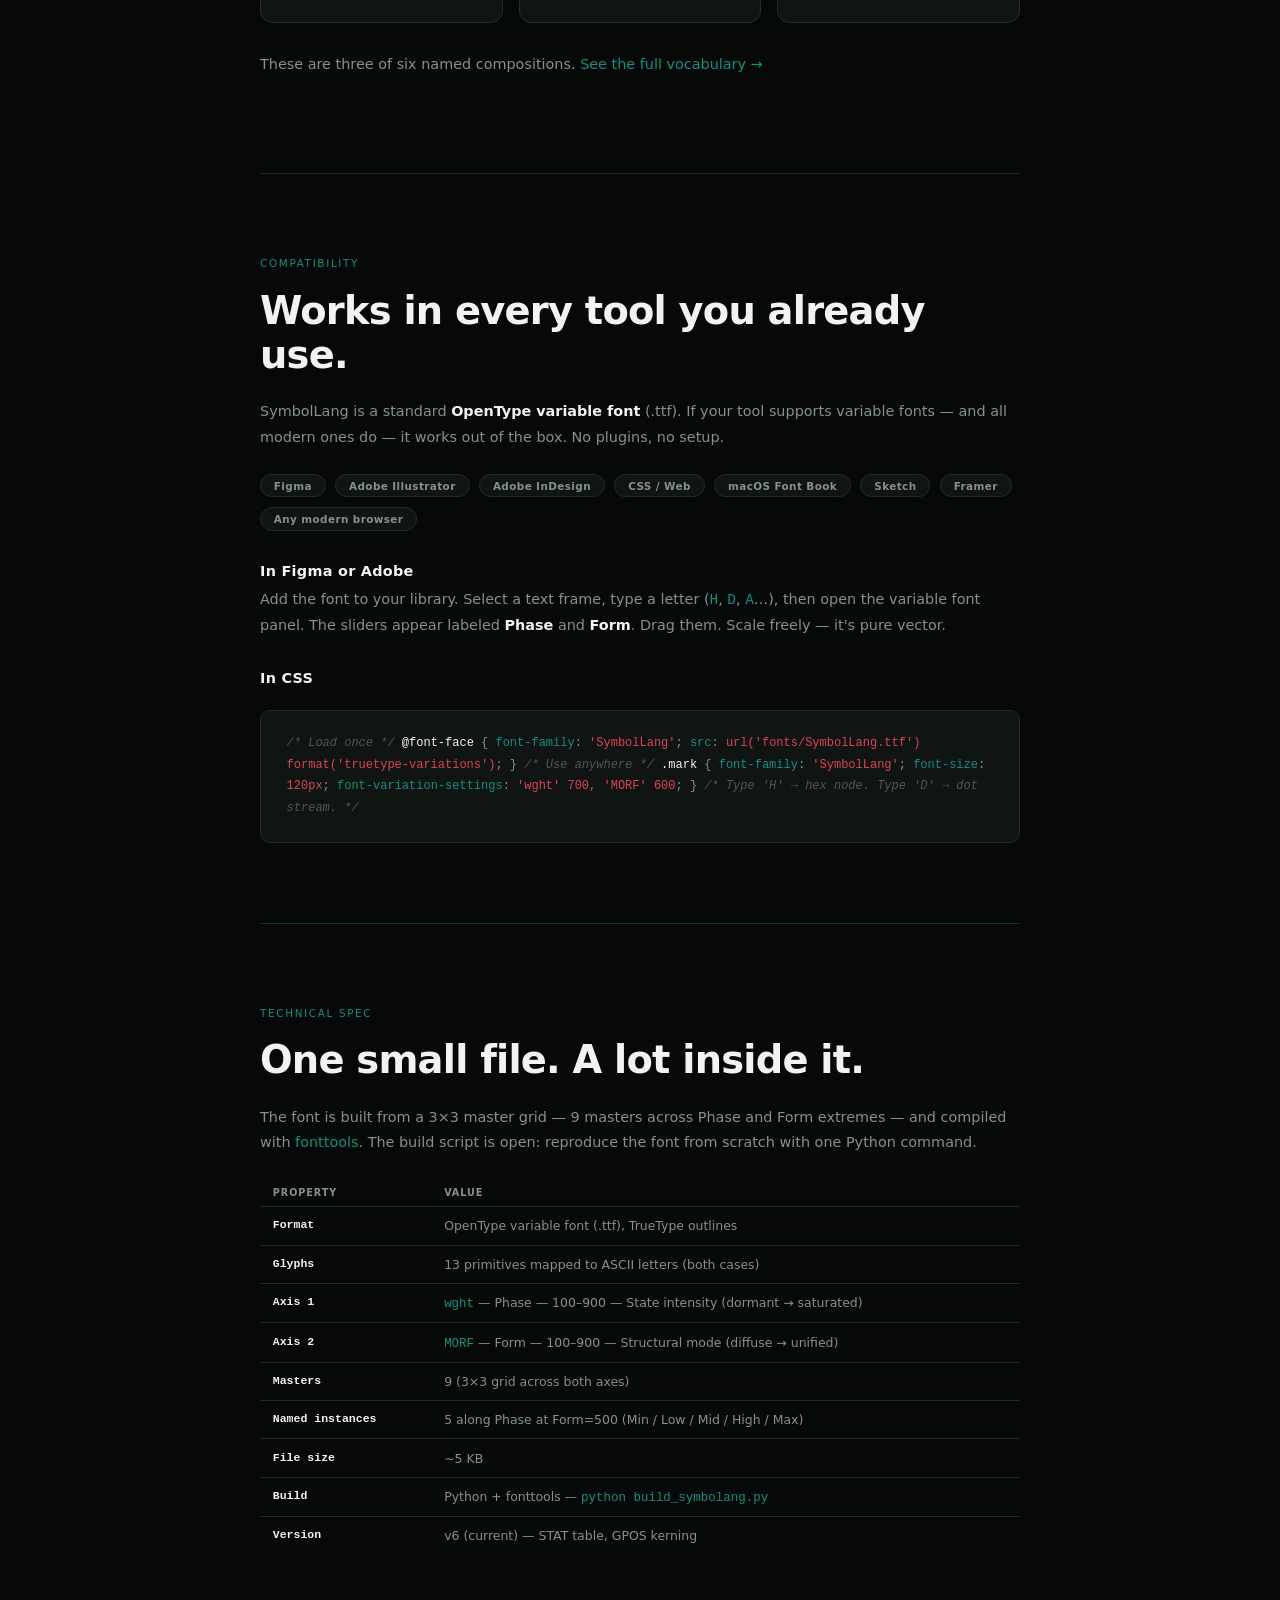
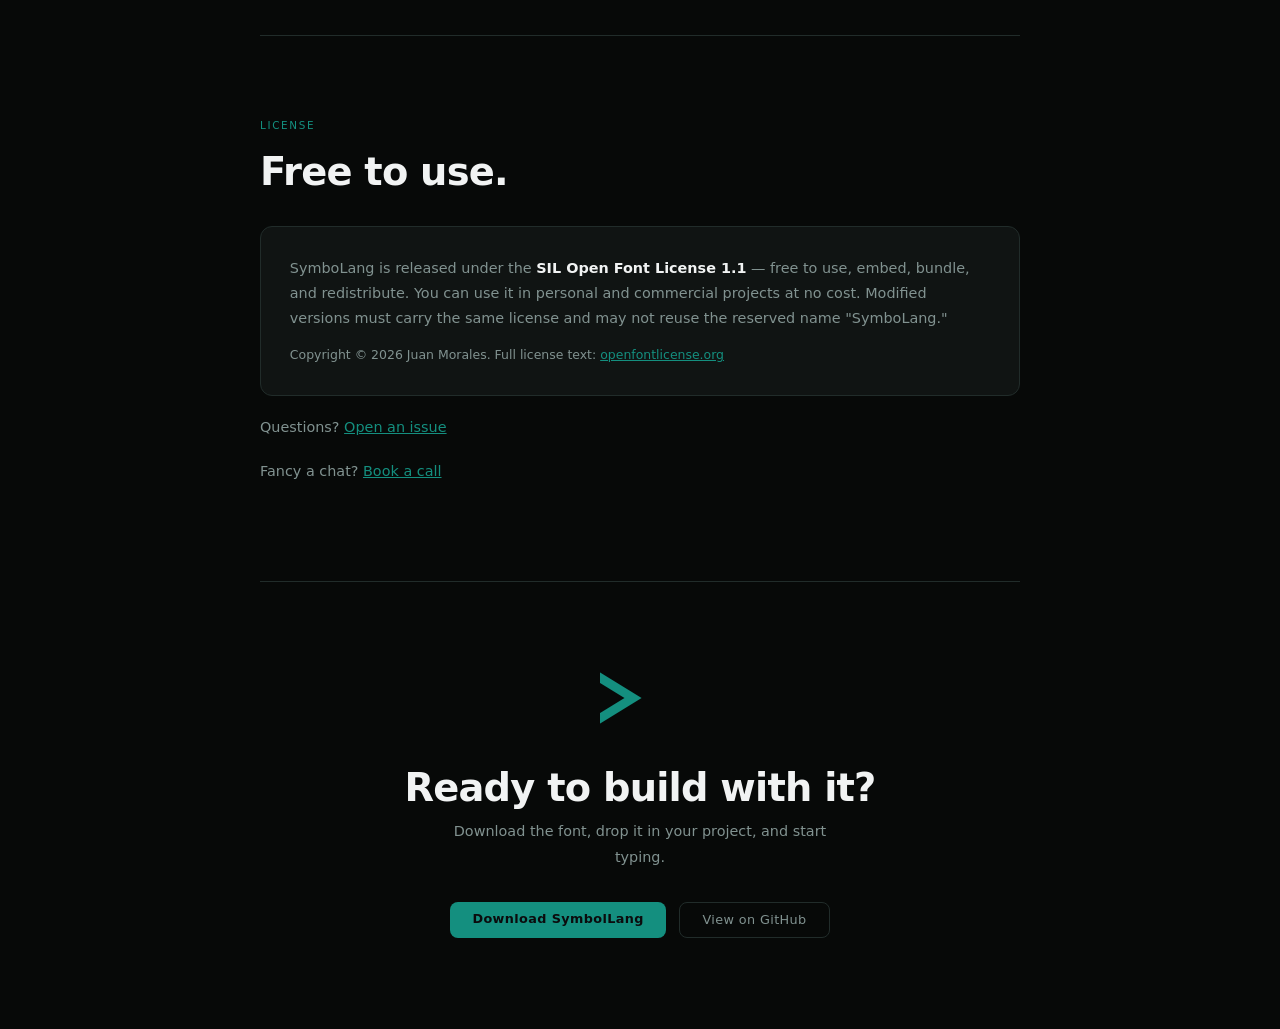
==== commit 9123d027: "chore: earth moving" ====
--- a/public/about.html
+++ b/public/about.html
@@ -4,7 +4,7 @@
 <head>
   <meta charset="utf-8">
   <title>SymbolLang · About</title>
-  <link rel="stylesheet" href="shared.css">
+  <link rel="stylesheet" href="css/shared.css">
   <style>
     body {
       margin: 0;
@@ -445,7 +445,7 @@
       }
     }
   </style>
-  <script src="shared.js"></script>
+  <script src="js/shared.js"></script>
   <script src="palette.js"></script>
 </head>
 
@@ -729,7 +729,7 @@
       <span class="tok-com">/* Load once */</span>
       <span class="tok-sel">@font-face</span> {
       <span class="tok-prop">font-family</span>: <span class="tok-val">'SymbolLang'</span>;
-      <span class="tok-prop">src</span>: <span class="tok-val">url('SymbolLang.ttf')
+      <span class="tok-prop">src</span>: <span class="tok-val">url('fonts/SymbolLang.ttf')
         format('truetype-variations')</span>;
       }
 
--- a/public/css/shared.css
+++ b/public/css/shared.css
@@ -0,0 +1,176 @@
+/* ---- Font ---- */
+@font-face {
+  font-family: "SymbolLang";
+  src: url("../fonts/SymbolLang.ttf") format("truetype-variations");
+  font-weight: 100 900;
+}
+
+/* ---- Theme: Dark (default) ---- */
+:root {
+  --color-bg: #0b0b0d;
+  --color-panel: #111116;
+  --color-ink: #f3f3f3;
+  --color-dim: #8a8a90;
+  --color-dimmer: #555;
+  --color-border: #26262b;
+  --color-accent: #5eead4;
+  --color-accent2: #f0a978;
+  --color-glyph: #c8cdd8;
+}
+
+/* ---- Theme: Light ---- */
+[data-theme="light"] {
+  --color-bg: #f5f5f7;
+  --color-panel: #ffffff;
+  --color-ink: #1a1a1a;
+  --color-dim: #6b6b70;
+  --color-dimmer: #999;
+  --color-border: #d8d8dc;
+  --color-accent: #0d9488;
+  --color-accent2: #c77a3a;
+  --color-glyph: #2a2a3a;
+}
+
+/* ---- Reset & base ---- */
+*,
+*::before,
+*::after {
+  box-sizing: border-box;
+}
+
+html,
+body {
+  margin: 0;
+  font-family: ui-sans-serif, -apple-system, system-ui, sans-serif;
+  background: var(--color-bg);
+  color: var(--color-ink);
+}
+
+.sym {
+  font-family: "SymbolLang";
+  line-height: 1;
+}
+
+/* ---- Sticky nav ---- */
+.site-nav {
+  position: sticky;
+  top: 0;
+  z-index: 100;
+  display: flex;
+  align-items: center;
+  justify-content: space-between;
+  padding: 0.6rem 1.5rem;
+  background: color-mix(in srgb, var(--color-bg) 80%, transparent);
+  backdrop-filter: blur(12px);
+  -webkit-backdrop-filter: blur(12px);
+  border-bottom: 1px solid var(--color-border);
+}
+
+.nav-left {
+  display: flex;
+  align-items: center;
+  gap: 1.2rem;
+}
+
+.nav-right {
+  display: flex;
+  align-items: center;
+  gap: 0.8rem;
+  margin-left: 2rem;
+}
+
+.nav-github {
+  display: flex;
+  align-items: center;
+  width: 1.4rem;
+  height: 1.4rem;
+  opacity: 0.5;
+  transition: opacity 0.15s;
+}
+
+.nav-github:hover {
+  opacity: 1;
+}
+
+.nav-github img {
+  width: 100%;
+  height: 100%;
+}
+
+/* swap icon per theme */
+.nav-github .icon-light {
+  display: none;
+}
+
+:root .nav-github .icon-dark {
+  display: block;
+}
+
+[data-theme="light"] .nav-github .icon-dark {
+  display: none;
+}
+
+[data-theme="light"] .nav-github .icon-light {
+  display: block;
+}
+
+.site-nav a {
+  color: var(--color-dim);
+  text-decoration: none;
+  font-size: 0.78rem;
+  letter-spacing: 0.03em;
+  transition: color 0.15s;
+}
+
+.site-nav a:hover {
+  color: var(--color-ink);
+}
+
+.site-nav a.active {
+  color: var(--color-accent);
+  font-weight: 600;
+}
+
+.site-nav a.nav-brand {
+  color: var(--color-ink);
+  font-weight: 600;
+  font-size: 0.82rem;
+  margin-right: 0.5rem;
+}
+
+.nav-download {
+  background: var(--color-accent);
+  color: #0b0b0d !important;
+  font-weight: 600 !important;
+  font-size: 0.72rem !important;
+  padding: 0.35rem 0.8rem;
+  border-radius: 6px;
+  text-decoration: none;
+  letter-spacing: 0.03em;
+  transition: opacity 0.15s;
+  opacity: 0.9;
+}
+
+.nav-download:hover {
+  opacity: 1;
+}
+
+#theme-toggle {
+  background: none;
+  border: 1px solid var(--color-border);
+  color: var(--color-dim);
+  font-size: 1rem;
+  width: 2rem;
+  height: 2rem;
+  border-radius: 6px;
+  cursor: pointer;
+  display: flex;
+  align-items: center;
+  justify-content: center;
+  transition: border-color 0.15s, color 0.15s;
+}
+
+#theme-toggle:hover {
+  border-color: var(--color-accent);
+  color: var(--color-ink);
+}
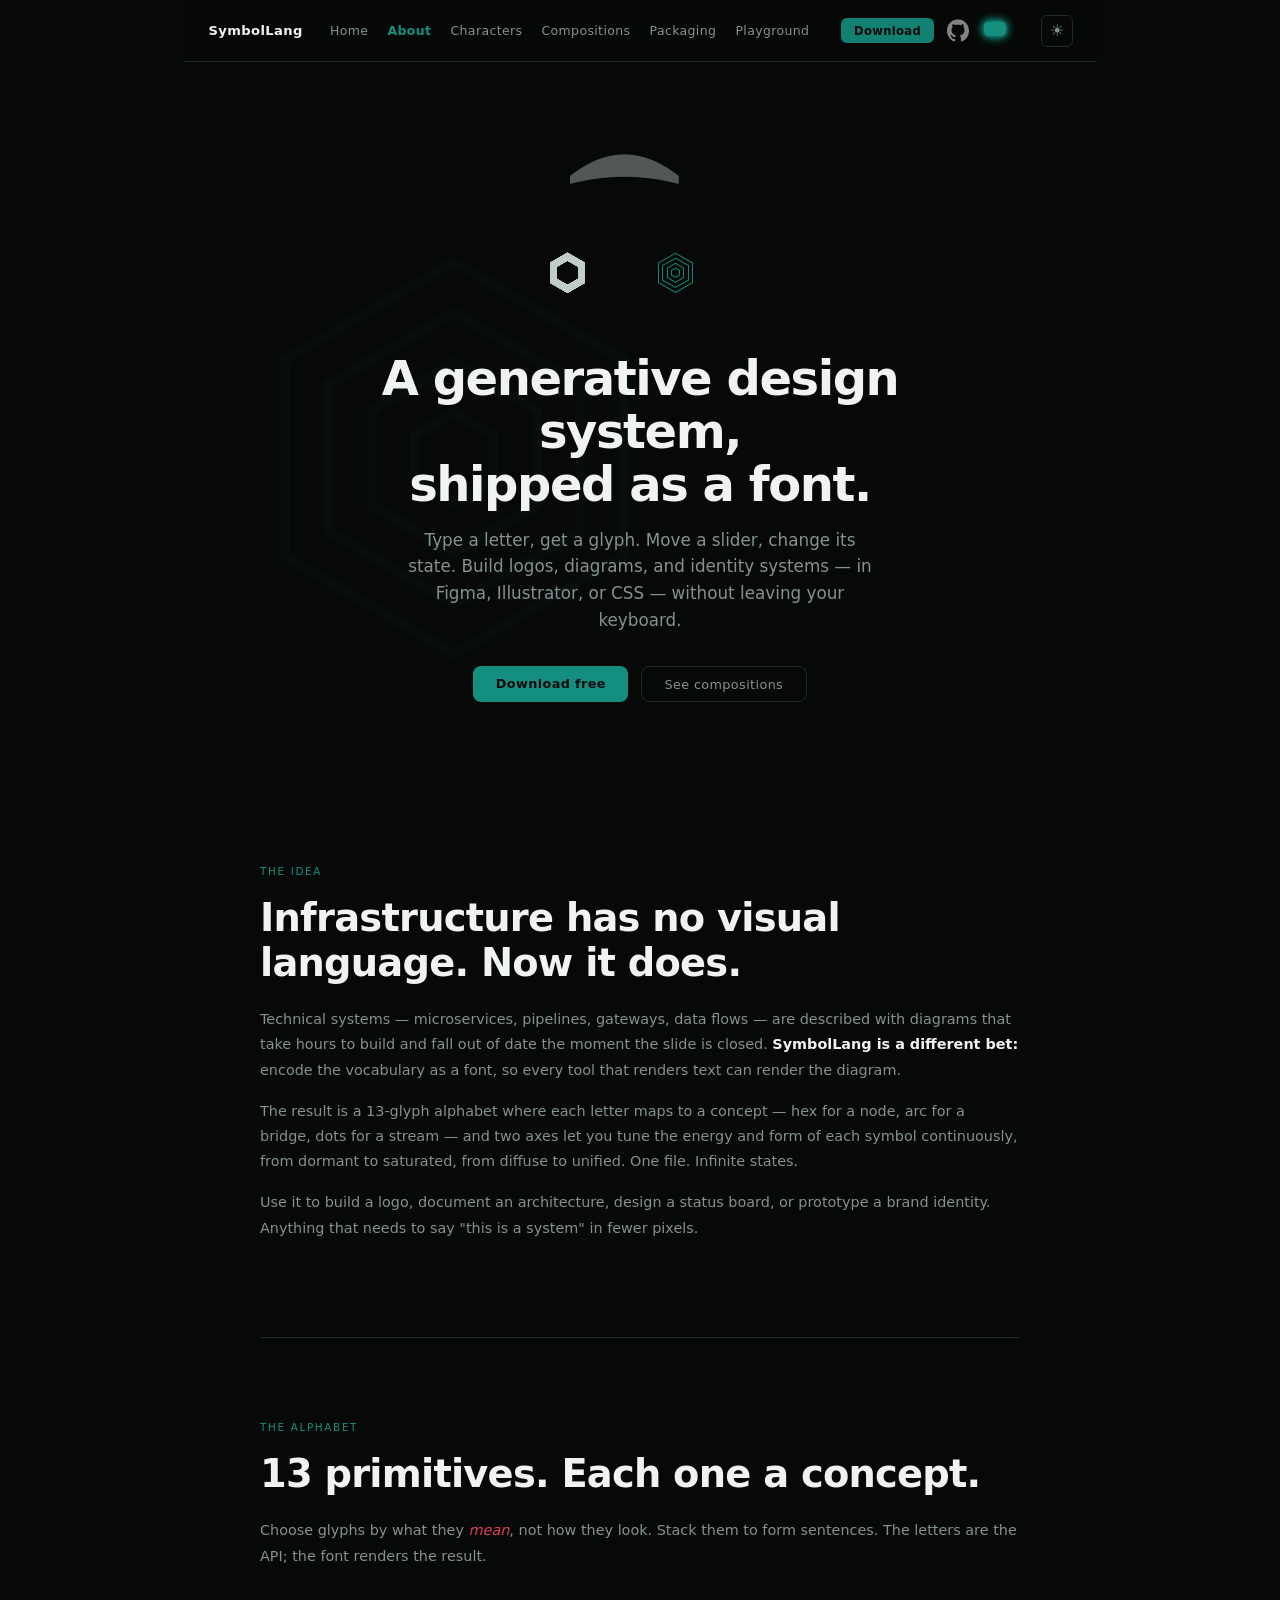
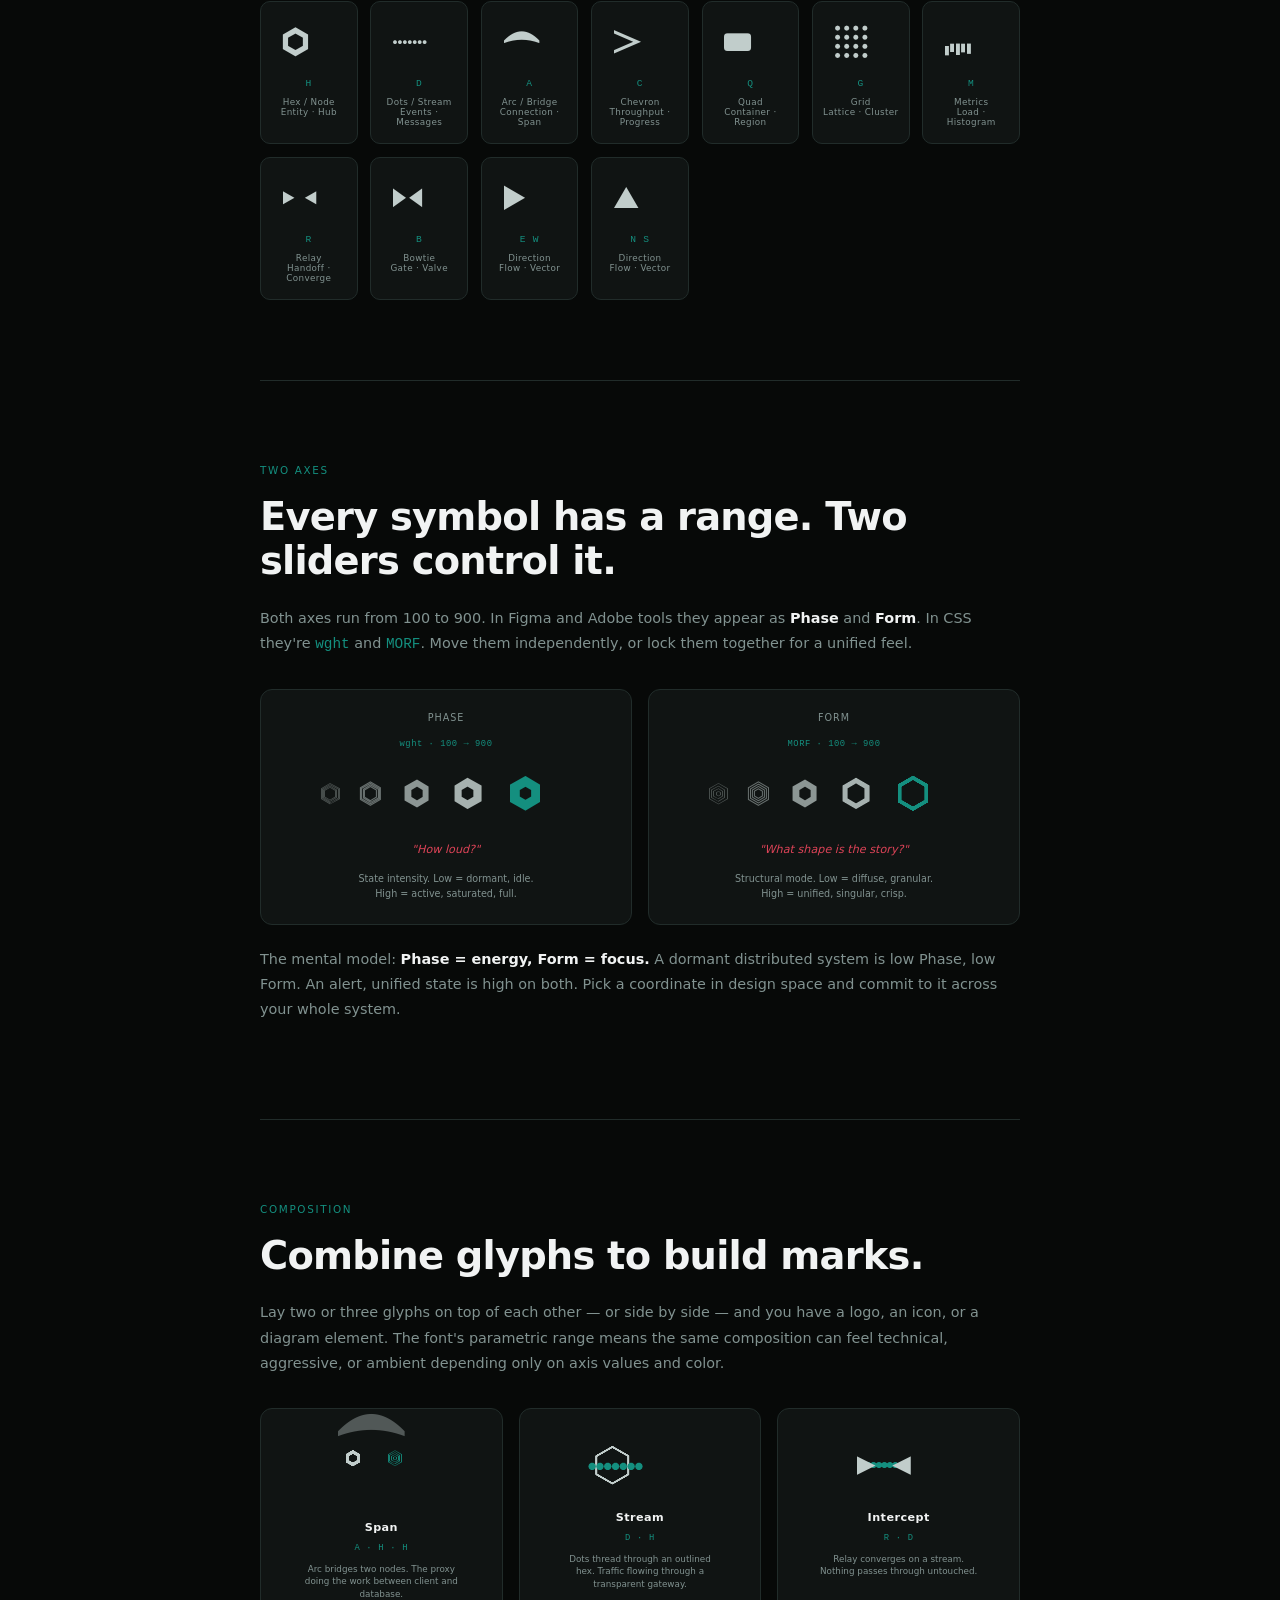
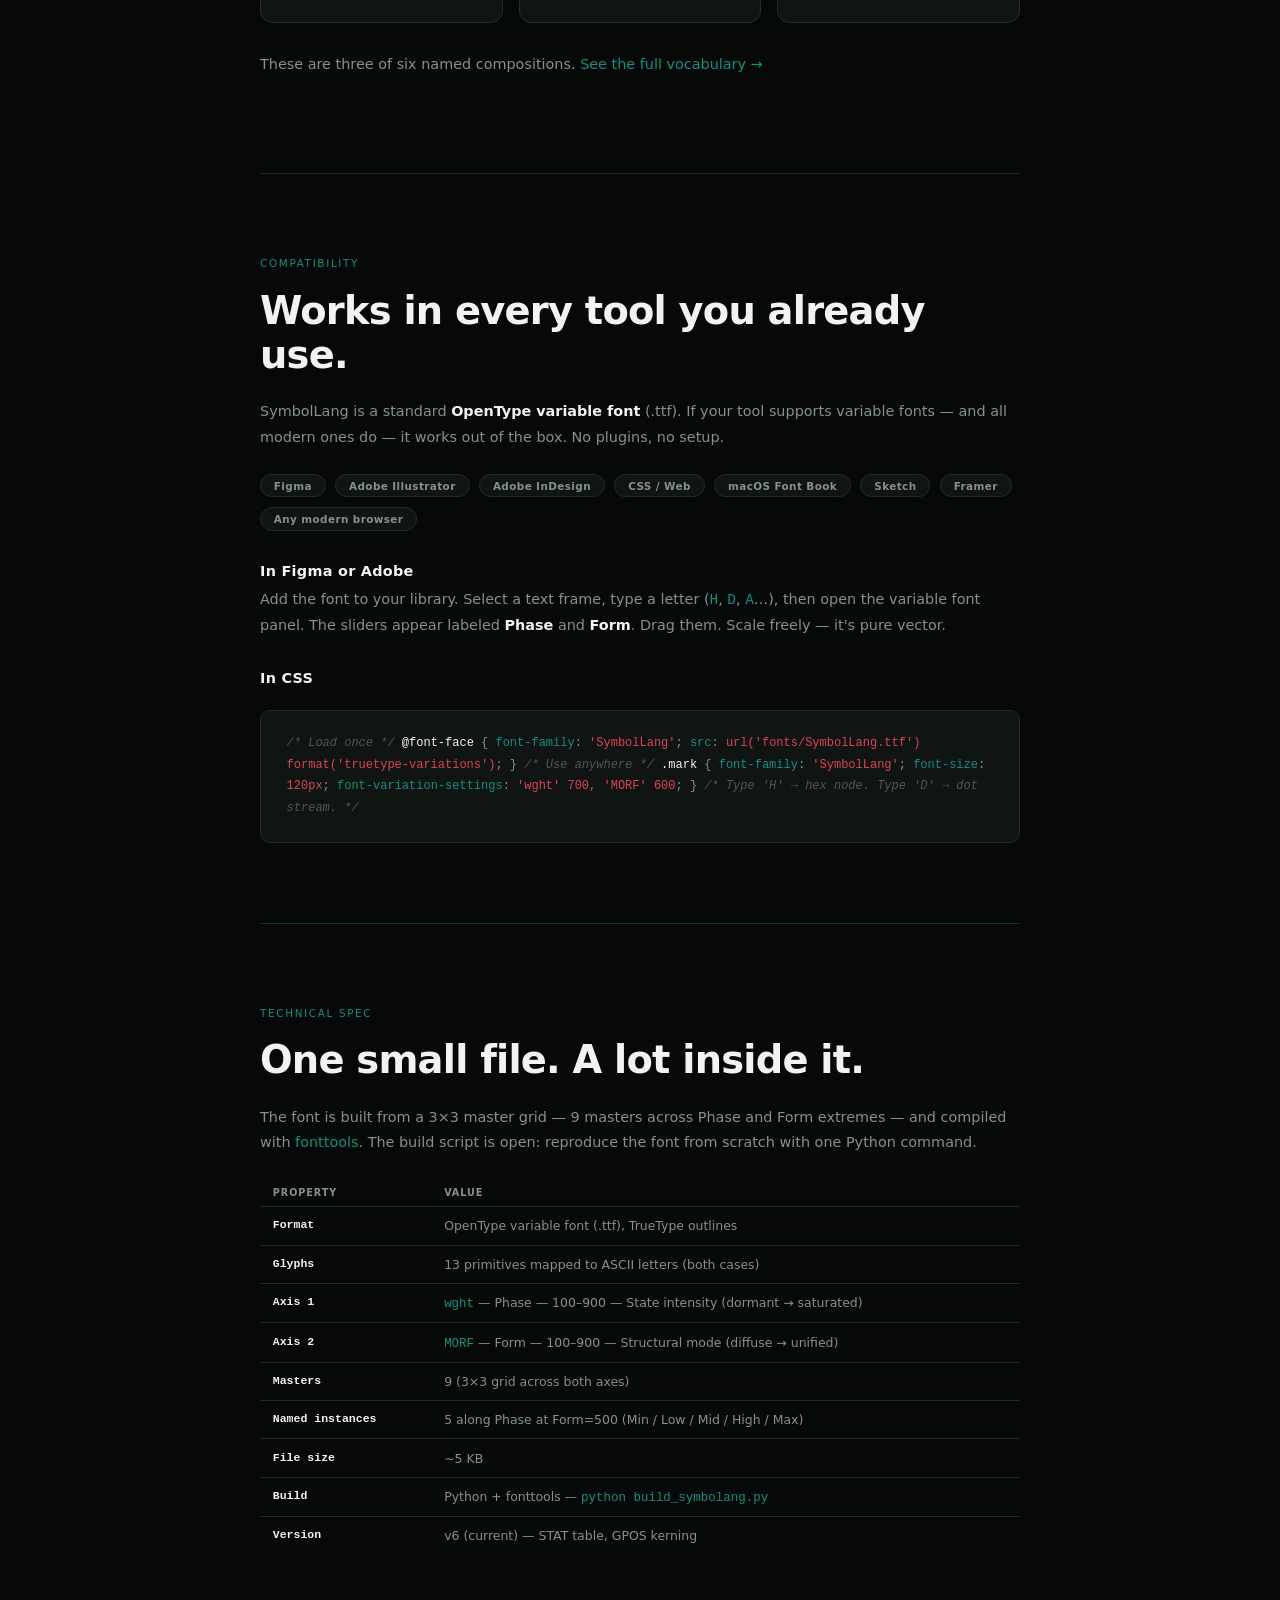
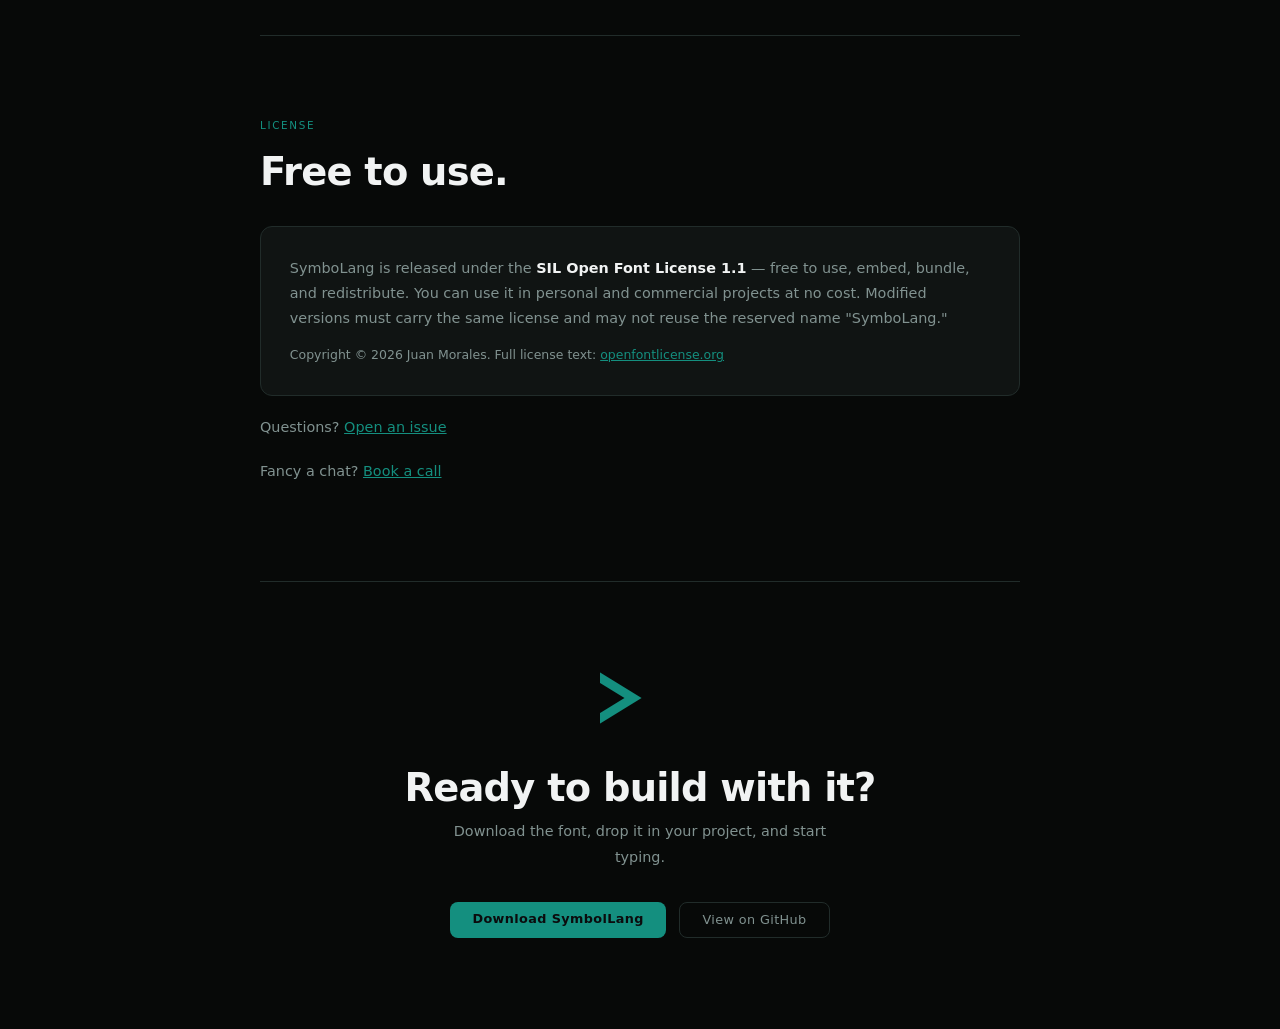
==== commit 1eec343f: "chore: updated links" ====
--- a/public/about.html
+++ b/public/about.html
@@ -446,7 +446,7 @@
     }
   </style>
   <script src="js/shared.js"></script>
-  <script src="palette.js"></script>
+  <script src="js/palette.js"></script>
 </head>
 
 <body>
@@ -459,6 +459,7 @@
       <a href="sample_catalog.html">Characters</a>
       <a href="sample_brand_vocab.html">Compositions</a>
       <a href="sample_packaging.html">Packaging</a>
+      <a href="playground.html">Playground</a>
     </div>
     <div class="nav-right">
       <a href="downloads.html" class="nav-download">Download</a>
